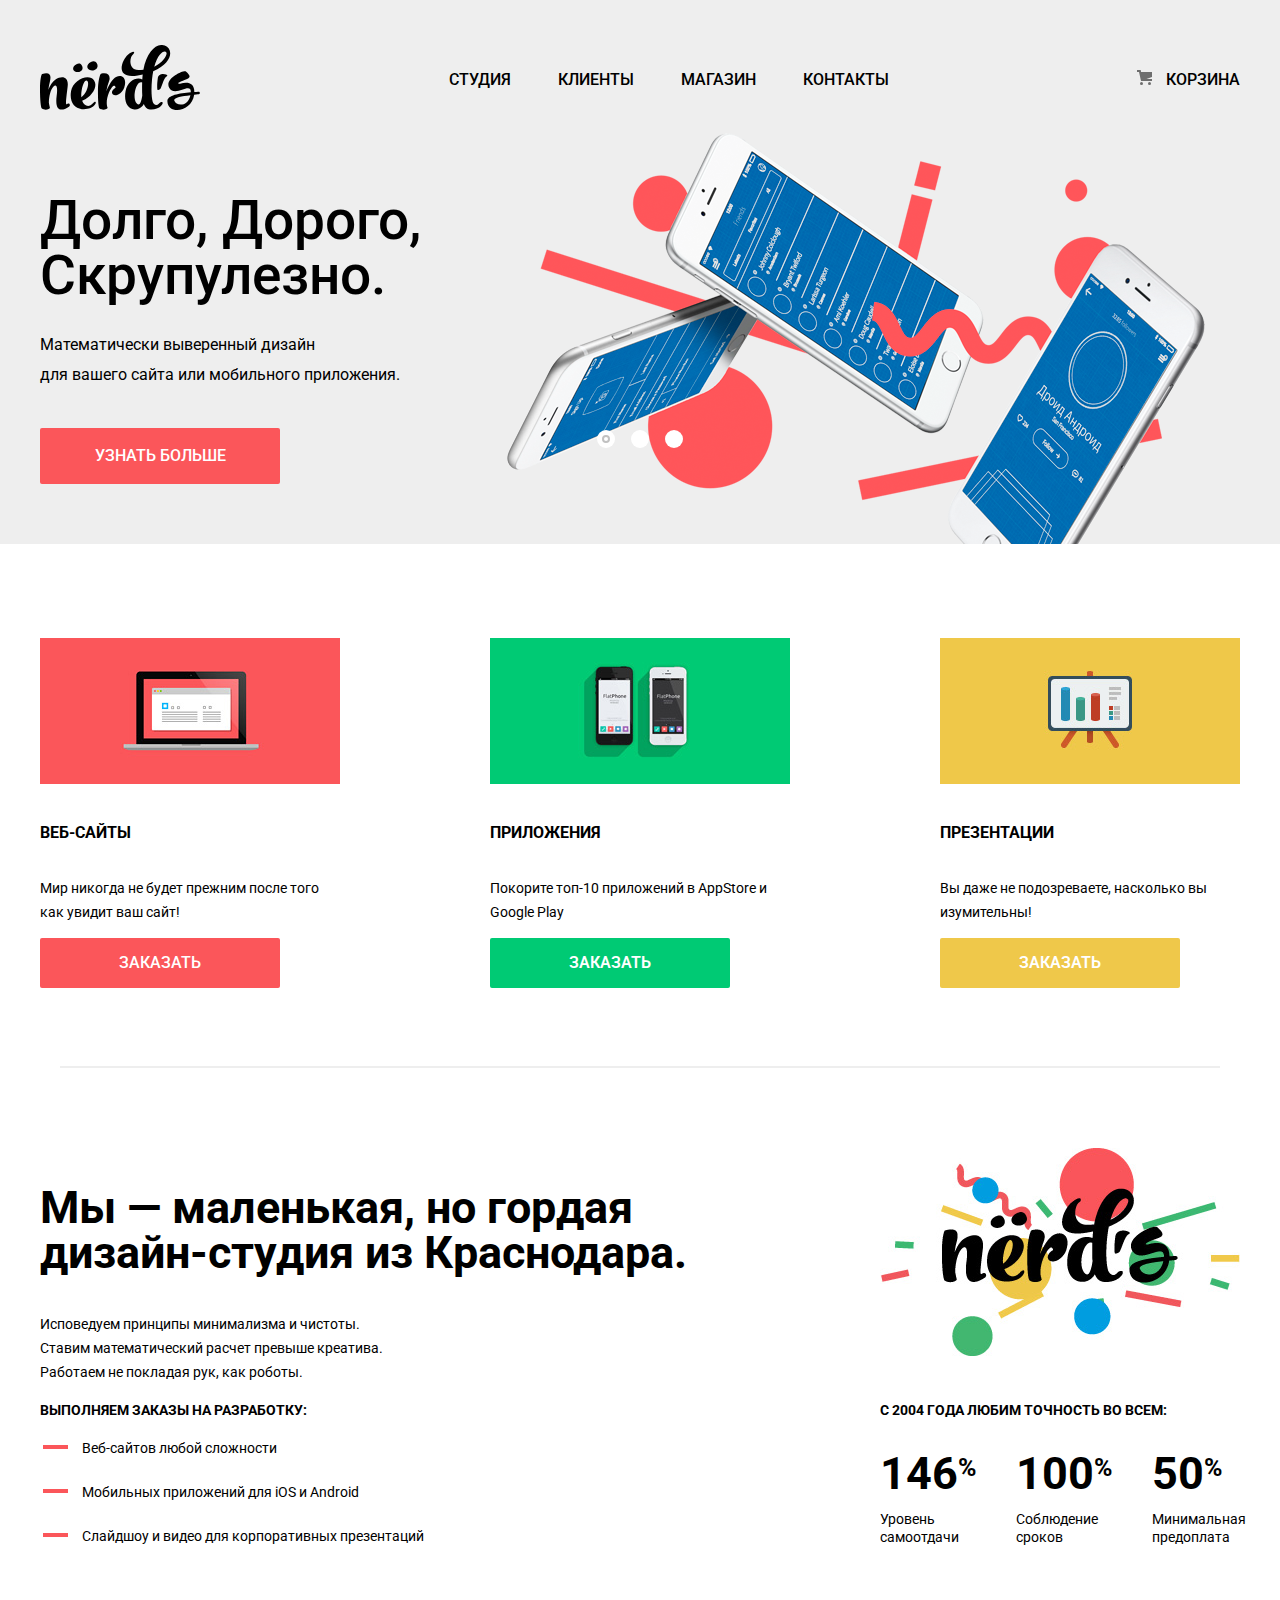
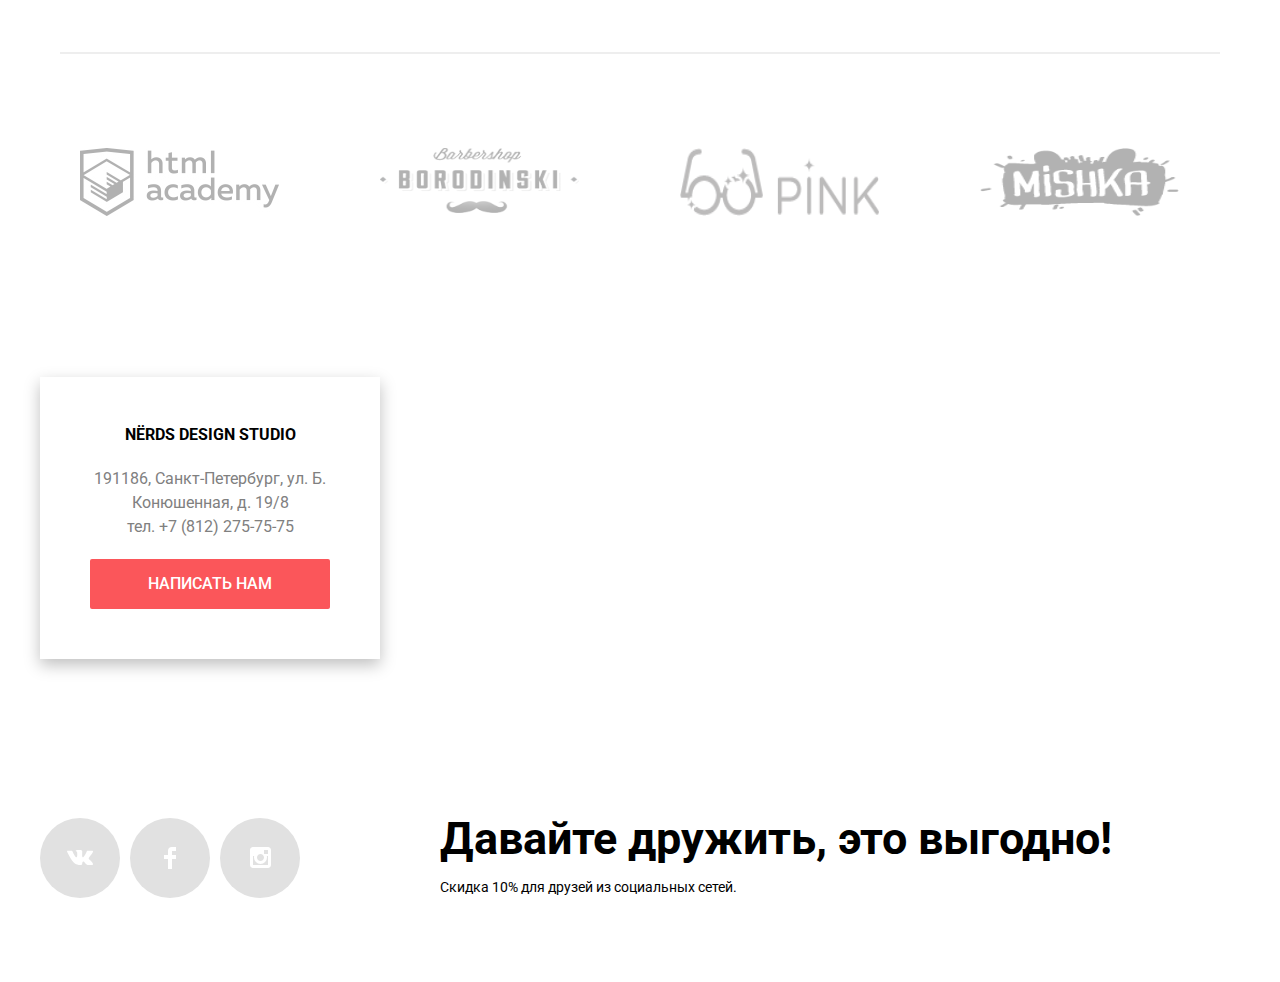
==== index.html @ 28cd8543 "вынес скрипт в отдельный файл, подключил альтернативный шрифт" ====
<!DOCTYPE html>
<html lang="ru">

<head>
    <meta charset="utf-8">
    <title>Главная - Нёрдс</title>
    <link rel="icon" href="img/favicon.png" type="image/jpg">
    <link href="css/normalize.css" rel="stylesheet">
    <link href="css/style.css" rel="stylesheet">
    <link href="https://fonts.googleapis.com/css?family=Roboto:400,500,700&amp;subset=cyrillic" rel="stylesheet">
</head>

<body>
    <!--Шапка сайта-->
    <header class="main-header">
        <nav class="main-navigation container">
            <a class="site-header-logo" href="index.html">
                <img src="./img/nerds-logo.svg" width="160" height="65" alt="Логотип для студии"> </a>
            <ul class="site-navigation">
                <li> <a href="#">Студия</a></li>
                <li> <a href="#">Клиенты</a></li>
                <li> <a href="catalog.html">Магазин</a></li>
                <li> <a href="#">Контакты</a></li>
            </ul>
            <a class="cart-link" href="#">
                <svg class="cart-icon" xmlns="http://www.w3.org/2000/svg" width="15" height="15" viewBox="0 0 15 15">
                    <circle cx="4.5" cy="13.5" r="1.5" />
                    <circle cx="12.5" cy="13.5" r="1.5" />
                    <path d="M15 2H4.07l-.422-2H0v2h2.031l1.985 9H15V9H9.441L15 6.951z" /></svg> Корзина </a>
        </nav>

        <!--Слайдер-->
        <section class="slider">
            <div class="container">
                <h2 class="visually-hidden">Преимущества</h2>
                <input class="visually-hidden" type="radio" id="product-1" name="toggle" checked>
                <input class="visually-hidden" type="radio" id="product-2" name="toggle">
                <input class="visually-hidden" type="radio" id="product-3" name="toggle">
                <div class="slider-controls">
                    <label class="slider-controls-item slider-controls-item--1" for="product-1">Первый</label>
                    <label class="slider-controls-item slider-controls-item--2" for="product-2">Второй</label>
                    <label class="slider-controls-item slider-controls-item--3" for="product-3">Третий</label>
                </div>
                <ul class="slider-list">
                    <li class="slider-item">
                        <h3 class="slider-head">Долго, дорого,<br> скрупулезно.</h3>
                        <p>Математически выверенный дизайн<br> для вашего сайта или мобильного приложения.</p>
                        <a class="slider-item-button button" href="#">Узнать больше</a>
                    </li>
                    <li class="slider-item">
                        <h3 class="slider-head">Любим математику как никто другой</h3>
                        <p>Никакого креатива, только математические формулы для расчета идеальных пропорций.</p>
                        <a class="slider-item-button button" href="#">Узнать больше</a>
                    </li>
                    <li class="slider-item">
                        <h3 class="slider-head">Только ночь,<br> только хардкор</h3>
                        <p>Работать днем, как все? Мы против этого.<br> Ближе к полуночи работа только начинается.</p>
                        <a class="slider-item-button button" href="#">Узнать больше</a>
                    </li>
                </ul>
            </div>
        </section>

    </header>
    <main>
        <div class="container">
            <section class="services">
                <h2 class="visually-hidden">Что мы делаем</h2>
                <ul class="services-list">

                    <li class="services-item">
                        <h3>Веб-сайты</h3>
                        <p class="sevices-picture">
                            <img src="./img/illustration-1.jpg" width="300" height="146" alt="Веб-сайты">
                        </p>
                        <p>Мир никогда не будет прежним
                            после того как увидит ваш сайт!</p>
                        <a href="#" class="button">Заказать</a>
                    </li>
                    <li class="services-item">

                        <h3>Приложения</h3>
                        <p class="sevices-picture">
                            <img src="img/illustration-2.jpg" width="300" height="146" alt="Приложения">
                        </p>
                        <p>Покорите топ-10 приложений в AppStore и Google Play</p>
                        <a href="#" class="button-green">Заказать</a>
                    </li>
                    <li class="services-item">
                        <h3>Презентации</h3>
                        <p class="sevices-picture">
                            <img src="img/illustration-3.jpg" width="300" height="146" alt="Презентации">
                        </p>
                        <p>Вы даже не подозреваете, насколько вы изумительны!</p>
                        <a href="#" class="button-yellow">Заказать</a>
                    </li>
                </ul>
            </section>
            <!--Инфоблок-->
            <section class="info-block">
                <div class="info">
                    <h2>Мы — маленькая, но гордая
                        дизайн-студия из Краснодара. </h2>
                    <p>Исповедуем принципы минимализма и чистоты.<br> Ставим математический расчет превыше креатива.<br> Работаем не покладая рук, как роботы.</p>
                    <b>Выполняем заказы на разработку:</b>
                    <ul class="info-list">
                        <li> Веб-сайтов любой сложности</li>
                        <li> Мобильных приложений для iOS и Android</li>
                        <li> Слайдшоу и видео для корпоративных презентаций</li>
                    </ul>
                </div>
                <div class="info-stats">
                    <h2 class="visually-hidden">Немного о нас</h2>
                    <img src="img/nerds-illustration.png" width="360" height="208" alt="Логотип студии">
                    <b> с 2004 года Любим точность во всем:</b>
                    <ul class="info-digits">
                        <li><b>146<sup>%</sup></b>
                            <p>Уровень самоотдачи</p>
                        </li>
                        <li><b>100<sup>%</sup></b>
                            <p>Соблюдение сроков</p>
                        </li>
                        <li><b>50<sup>%</sup></b>
                            <p>Минимальная предоплата</p>
                        </li>
                    </ul>
                </div>
            </section>
            <!--Клиенты-->
            <section class="clients">
                <h2 class="visually-hidden">Клиенты</h2>
                <div class="clients-list">
                    <ul>
                        <li class="client-logo"><a href="#"><img src="img/1-clients.jpg" width="199" height="68" alt="html-academy"></a></li>
                        <li class="client-logo-hover visually-hidden"><a href="#"><img src="img/1-clients.jpg" width="199" height="68" alt="html-academy"></a></li>
                        <li class="client-logo"><a href="#"><img src="img/2-clients.jpg" width="199" height="68" alt="Borodinskiy"></a></li>
                        <li class="client-logo"><a href="#"><img src="img/3-clients.jpg" width="199" height="68" alt="Pink"></a></li>
                        <li class="client-logo"><a href="#"><img src="img/4-clients.jpg" width="199" height="68" alt="Mishka"></a></li>
                    </ul>
                </div>
            </section>
        </div>
        <!--Карта-->
        <section class="map">


            <div class="map-container">
                <div class="adress-on-map">
                    <h3>NЁRDS DESIGN STUDIO</h3>
                    <address>191186, Санкт-Петербург,
                        ул. Б. Конюшенная, д. 19/8<br>
                        тел. +7 (812) 275-75-75</address>
                    <a href="" class="modal-button">Написать нам</a>
                </div>
            </div>
            <h2 class="visually-hidden">Как до нас добраться?</h2>
            <iframe src="https://www.google.com/maps/embed?pb=!1m18!1m12!1m3!1d1998.6037999040354!2d30.322010416394033!3d59.938716271971415!2m3!1f0!2f0!3f0!3m2!1i1024!2i768!4f13.1!3m3!1m2!1s0x4696310fca5ba729%3A0xea9c53d4493c879f!2sBolshaya+Konyushennaya+ul.%2C+19%2C+Sankt-Peterburg%2C+Russia%2C+191186!5e0!3m2!1sen!2s!4v1441888483426"  allowfullscreen></iframe>
        </section>
    </main>
    <!--Футер-->
    <footer class="main-footer container">
        <ul class="footer-social">
            <li>
                <a class="social-button" href="#">
                    <svg class="social-icon" xmlns="http://www.w3.org/2000/svg" width="26" height="15" viewBox="0 0 26 15">
                        <path d="M16.138 11.51c.956-.309 2.18 2.04 3.483 2.939.978.681 1.727.534 1.727.534l3.473-.05s1.815-.112.957-1.554c-.071-.12-.503-1.069-2.585-3.022-2.177-2.043-1.882-1.712.739-5.244 1.597-2.153 2.236-3.468 2.036-4.028-.192-.539-1.365-.399-1.365-.399L20.69.713c-.381.001-.704.119-.851.515-.003.004-.621 1.666-1.445 3.079-1.741 2.989-2.436 3.148-2.724 2.961-.661-.433-.494-1.737-.494-2.664 0-2.897.432-4.105-.846-4.417-.427-.104-.739-.172-1.828-.182-1.392-.021-2.574 0-3.244.329-.445.223-.786.712-.579.74.26.035.843.16 1.155.586.401.552.389 1.789.389 1.789s.229 3.411-.54 3.834c-.528.29-1.25-.302-2.803-3.016-.793-1.388-1.392-2.922-1.392-2.922s-.116-.285-.326-.441c-.25-.185-.6-.244-.6-.244L.848.684S.29.7.085.946c-.182.218-.015.668-.015.668s2.909 6.881 6.203 10.347c3.02 3.182 6.452 2.971 6.452 2.971h1.555s.469-.054.709-.312c.224-.24.214-.691.214-.691s-.031-2.109.935-2.419z" /></svg>
                    <span class="visually-hidden">Вконтакте</span>
                </a>
            </li>
            <li>
                <a class="social-button" href="#">
                    <svg class="social-icon" xmlns="http://www.w3.org/2000/svg" width="12" height="22" viewBox="0 0 12 22">
                        <path d="M12 4V0H8a4 4 0 0 0-4 4v4H0v4h4v10h4V12h4V8H8V4h4z" />
                    </svg>
                    <span class="visually-hidden">Фейстбук</span>
                </a>
            </li>
            <li>
                <a class="social-button" href="#">
                    <svg class="social-icon" xmlns="http://www.w3.org/2000/svg" width="21" height="21" viewBox="0 0 21 21">
                        <path d="M18 0H3C1.35 0 0 1.35 0 3v15c0 1.65 1.35 3 3 3h15c1.65 0 3-1.35 3-3V3c0-1.65-1.35-3-3-3zm-7.5 7c1.93 0 3.5 1.57 3.5 3.5S12.43 14 10.5 14 7 12.43 7 10.5 8.57 7 10.5 7zM18 18H3V9h1.181A6.504 6.504 0 0 0 4 10.5a6.5 6.5 0 1 0 13 0 6.45 6.45 0 0 0-.181-1.5H18v9zm0-11h-4V3h4v4z" />
                    </svg>
                    <span class="visually-hidden">Инстаграм</span>
                </a>
            </li>
        </ul>
        <div class="last-text">
            <h2>Давайте дружить, это выгодно!</h2>
            <p>Cкидка 10% для друзей из социальных сетей.</p>
        </div>
    </footer>
    <!--Модальное окно обратной связи-->
    <section class="modal-form">
        <button class="modal-close" type="button"></button>
        <h2>Напишите нам</h2>
        <form action="https://echo.htmlacademy.ru" class="text-form" method="post">
            <div class="half-width-forms">
                <p class="user-info-left">
                    <label for="user-name">Ваше имя:</label>
                    <input id="user-name" type="text" name="user-name" placeholder="Представьтесь, пожалуйста" pattern="[A-Za-zА-Яа-я]{3,30}">
                </p>
                <p class="user-info-right">
                    <label for="user-email">Ваше e-mail:</label>
                    <input id="user-email" type="email" name="user-email" placeholder="Для отправки ответа" required>
                </p>
            </div>
            <p class="user-letter">
                <label for="user-text">Текст письма:</label>
                <textarea id="user-text" name="user-text" rows="5" placeholder="В свободной форме"></textarea>
            </p>
            <button class="button" type="submit">Отправить</button>
        </form>
    </section>

    
    
    <script src="/js/script.js"></script>
</body>

</html>
---- css/style.css ----
body {
    margin: 0;
    padding: 0;
    font-family: 'Roboto', "Arial", sans-serif;
    font-size: 14px;
    line-height: 24px;
    font-weight: 400;
    color: black;
}


/*Хедер*/
.main-header {
    padding-top: 45px;
    color: black;
    font-size: 16px;
    line-height: 30px;
    background-color: #eeeeee;
    list-style: none;
}

.main-navigation {
    text-transform: uppercase;
    color: black;
    display: flex;
    justify-content: space-between;
    width: 620px;
    margin: 0;
    align-items: center;
    list-style: none;
}

.main-navigation a:hover {
    color: #e74246;
}

.main-navigation a:active {
    color: grey;

}

.site-navigation {
    position: relative;
    display: flex;
    justify-content: space-between;
    width: 440px;
    margin: 0;
    padding: 0;
    align-items: center;

    list-style: none;
}

.main-navigation a,
.cart-navigation a {
    font-weight: 500;
    color: black;
}

.site-navigation li {
    position: relative;
}

.site-navigation .active::after {
    content: "";
    position: absolute;
    bottom: -2px;
    left: 0;
    right: 0;
    display: block;
    width: 100%;
    height: 2px;
    background-color: #fb565a;
}

.site-header-logo {
    order: 0;
    width: 160px;
    height: 70px;
}

.site-header-logo:active {

    opacity: 0.3;
}

.cart-navigation {
    display: flex;

    justify-content: space-between;
    width: 120px;
}

.cart-icon {
    padding-right: 10px;
    fill: #6e6e6e;
}

.main-navigation-wrapper {
    width: 100%;
    display: flex;
    justify-content: space-between;
    width: 440px;
    margin: 0;
    padding: 0;
    align-items: center;
    list-style: none;
}


/*лишки, скрытие, заголовки и тд */
.container {
    width: 1200px;
    margin: 0 auto;
    padding: 0 10px;
}
.visually-hidden:not(:focus):not(:active),
input[type="checkbox"].visually-hidden,
input[type="radio"].visually-hidden {
    position: absolute;

    width: 1px;
    height: 1px;
    margin: -1px;
    border: 0;
    padding: 0;

    white-space: nowrap;

    clip-path: inset(100%);
    clip: rect(0 0 0 0);
    overflow: hidden;
}

li {
    list-style: none;
}

a {
    text-decoration: none;
}

.info {
    width: 760px;
}

.info-list li:before {
    content: "";
    display: inline-block;
    width: 25px;
    height: 4px;
    background-color: #fb565a;
    margin: 0 11px 4px -37px;
}

.info-list li {
    margin-bottom: 20px
}

h1 {
    color: black;
    font-size: 55px;
    font-weight: 500;
    text-transform: none;
}

h2 {
    font-size: 45px;
    line-height: 45px;
}

h3 {
    text-transform: uppercase;
}

.legend {
    text-transform: uppercase;
}

fieldset {
    border: none;
}

.clients-list ul {
    display: flex;
    justify-content: space-between;
    padding-top: 80px;
    padding-bottom: 70px;
    background-position: bottom, 0, 0;
    background-repeat: no-repeat, repeat;
}

.client-logo {
    opacity: 0.3;
    width: 260px;
}

.client-logo:hover {
    opacity: 1;
}

.client-logo:active {
    opacity: 0.1;
}

.shop-page {
    text-align: center;
    padding-top: 115px;
    padding-bottom: 115px;
}

.info b {
    text-transform: uppercase;
}

.items a {
    text-decoration: none;
}



/*Кнопки*/
.button {
    font-family: 'Roboto', sans-serif;
    width: 240px;
    display: block;
    padding: 13px 0;
    font-size: 16px;
    text-transform: uppercase;
    text-align: center;
    text-decoration: none;
    border: none;
    color: white;
    font-weight: 500;
    border-radius: 2px;
    vertical-align: middle;
    text-transform: uppercase;
    background-color: #fb565a;
}

.button:hover,
.button:focus {
    background-color: #e74246;
}

.button:active {
    color: rgba(255, 255, 255, 0.302);
    box-shadow: inset 0px 3px 0px 0px rgba(0, 0, 0, 0.2);
    background-color: #d7373b;
}

.button-green {
    width: 240px;
    display: block;
    padding: 13px 0;
    font-size: 16px;
    font-weight: 600;
    border-radius: 2px;
    text-align: center;
    color: white;
    vertical-align: middle;
    text-transform: uppercase;
    background-color: #00ca74;
    border: none;
}

.button-green:hover,
.button-green:focus {
    background-color: #00bc6c;
}

.button-green:active {
    color: rgba(255, 255, 255, 0.302);
    box-shadow: inset 0px 3px 0px 0px rgba(0, 0, 0, 0.2);
    background-color: #00aa62;
}

.button-yellow {
    width: 240px;
    display: block;
    padding: 13px 0;
    font-size: 16px;
    font-weight: 600;
    border-radius: 2px;
    text-align: center;
    color: white;
    vertical-align: middle;
    text-transform: uppercase;
    background-color: #efc84a;
    border: none;
}

.button-yellow:hover,
.button-yellow:focus {
    background-color: #eab534;
}

.button-yellow:active {
    color: rgba(255, 255, 255, 0.302);
    box-shadow: inset 0px 3px 0px 0px rgba(0, 0, 0, 0.2);
    background-color: #e5a722;
}

.button-grey {
    color: black;
    font-weight: 600;
    font-size: 16px;
    padding: 19px 89px 19px 89px;
    margin: 0px;
    border-radius: 2px;
    text-align: center;
    vertical-align: middle;
    text-transform: uppercase;
    border-radius: 2px;
    background-color: #eeeeee;
    border: none;
}

.button-grey:hover,
.button-grey:focus {
    background-color: #dfdfdf;
    outline: none;
}

.button-grey:active {
    color: rgba(0, 0, 0, 0.302);
    box-shadow: inset 0px 3px 0px 0px rgba(0, 0, 0, 0.2);
    background-color: #d5d5d5;
}


/*Сервисы*/
.services {
    background-image:
        url("../img/divider.png");
    background-position: bottom, 0, 0;
    background-repeat: no-repeat, repeat;
}

.services-list {
    display: flex;
    flex-wrap: wrap;
    justify-content: space-between;
    margin: 0;
    padding: 80px 0px;
    list-style: none;
}

.services-item {
    width: 300px;
    display: flex;
    flex-direction: column;
}

.sevices-picture {
    order: -1;
}


/*Каталог*/
.catalog-columns {
    display: flex;
    justify-content: space-between;
}

.catalog-list {
    display: flex;
    justify-content: space-between;
    flex-wrap: wrap;
    padding: 0;
    list-style: none;
}

.catalog {
    width: 760px;
    display: flex;
    justify-content: space-between;
}

.catalog-item-title a {
    color: black;
}


/*Карточка*/
.card-style {
    width: 360px;
    height: 576px;
    background-color: white;
    border: 1px solid #eeeeee;
    border-top: 0px;

}

.catalog-item {
    width: 362px;
    height: 576px;
    padding-top: 40px;
    background-color: #eeeeee;
    border-radius: 6px;
    margin-bottom: 40px;
    position: relative;
}

.catalog-item:hover {
    background-color: #4d4d4d;
    border-top: 0px;
    box-shadow: 0 6px 15px 0 rgba(0, 1, 1, 0.25);
}

.item-info {
    opacity: 0;
    width: 360px;
    z-index: 100;
    bottom: -1px;
    position: absolute;
}

.catalog-item:hover .item-info {
    opacity: 1;
    width: 362px;
    z-index: 1001;
    padding: 20px 60px 50px 60px;
    text-align: center;
    position: absolute;
    background-color: #eeeeee;
    box-sizing: border-box;

}
.catalog-item-text{
      text-transform: none;
    color:#666666;
}

.catalog-item::after {
    content: "";
    position: absolute;
    left: 30px;
    top: 12px;
    display: inline-block;
    width: 5px;
    height: 5px;
    padding: 5px;
    background-color: white;
    border-radius: 50%;
    position: absolute;

    display: block;
    width: 5px;
    height: 5px;
    background-color: #fff;
    content: "";
    box-shadow:
        -20px 0 0 #fff,
        20px 0 0 #fff;
}


/*Сайдбар*/
.filter fieldset:first-child {
    margin-bottom: 35px;
}

.filter legend {
    margin-bottom: 26px;
    font-size: 24px;
    line-height: 30px;
}

.filter ul {
    padding: 0;
    margin: 0;

    list-style: none;
    line-height: 18px;
}

.filter-option {
    margin-bottom: 19px;
    margin-top: 20px;
    padding-left: 0px;
}

.filter-option legend {
    font-weight: 700;
    font-size: 18px;
    text-transform: uppercase;
}

.filter-option label {
    opacity: 0.7;
    position: relative;
    display: block;
    cursor: pointer;
    user-select: none;
}

.filter-option label:hover {
    font-weight: 700;
    opacity: 1;
}

.filter-input:hover + label,
.filter-input:focus + label {
    color: #4d4d4d;
}

.filter-input-checkbox + label::before {
    content: "";
    position: absolute;

    top: 1px;
    left: -44px;

    width: 27px;
    height: 23px;

    background-image: url("../img/checkbox-off.svg");
    background-repeat: no-repeat;
    background-position: 0 0;
}

.filter-input-checkbox:checked + label::after {
    content: "";
    position: absolute;
    top: 1px;
    left: -44px;
    width: 27px;
    height: 23px;
    background-image: url("../img/checkbox-on.svg");
    background-repeat: no-repeat;
    background-position: 0 0;
}

.filter-input-radio + label::before {
    content: "";
    position: absolute;
    left: -42px;
    top: -1px;
    border: 2px solid #4d4d4d;
    border-radius: 50%;
    width: 21px;
    height: 21px;
    background-repeat: no-repeat;
}

.filter-input:disabled + label {
    color: #000000;
    opacity: 0.1;
}

.filter-input-radio:checked + label::after {
    content: "";
    position: absolute;
    top: 4px;
    left: -37px;
    width: 15px;
    height: 15px;
    border-radius: 50%;
    background-color: #4d4d4d;
    background-repeat: no-repeat;
}


/*футер*/
.main-footer {
    display: flex;
    margin-top: 45px;
    margin-bottom: 45px;
}



/*Соц.сети*/
.footer-social {
    width: 260px;
    display: flex;
    padding: 25px 0;
}

.social-button {
    display: flex;
    justify-content: space-between;
    width: 80px;
    height: 80px;
    margin-right: 10px;
    background: #e1e1e1;
    border-radius: 50%;
    justify-content: center;
    align-items: center;
}

.social-icon {
    fill: white;
}

.social-button:hover {
    background: #e74246;
}

.social-button:active {
    background: #d7373b;
}

.last-text {
    width: 760px;
    margin-left: 140px;
    padding: 0;
}
.last-text h2{
margin-bottom: 0px;

}

/*Модальное окно*/
.modal-button {
    font-family: 'Roboto', sans-serif;
    width: 240px;
    display: block;
    padding: 13px 0;
    font-size: 16px;
    text-transform: uppercase;
    text-align: center;
    text-decoration: none;
    border: none;
    color: white;
    font-weight: 500;
    border-radius: 2px;
    vertical-align: middle;
    text-transform: uppercase;
    background-color: #fb565a;
}

.modal-button:hover,
.modal-button:focus {
    background-color: #e74246;
}

.modal-button:active {
    color: rgba(255, 255, 255, 0.302);
    box-shadow: inset 0px 3px 0px 0px rgba(0, 0, 0, 0.2);
    background-color: #d7373b;
}

.modal-form {
    display: none;
    box-sizing: border-box;
    width: 960px;
    z-index: 500;
    color: black;
    position: fixed;
    left: 50%;
    top: 120px;
    margin-left: -480px;
    padding-left: 80px;
    padding-right: 80px;
    padding-top: 30px;
    padding-bottom: 50px;
    background-color: white;
    box-shadow: 0px 20px 40px rgba(0, 1, 1, .5)
}

.modal-show {
    display: block;

    animation: bounce 0.6s;
}

.half-width-forms {
    width: 535px;
    display: flex;
    justify-content: space-between;
}

.text-form input[type="text"],
.text-form input[type="email"] {
    outline: 0;
    display: inline;
    box-sizing: border-box;
    width: 360px;
    font-weight: 100;
    color: #000000;
}

.user-info-left,
.user-info-right,
.user-letter {
    font-weight: 700;
    width: 100px
}

.user-info-left input {
    font-family: 'Roboto', sans-serif;
    box-sizing: border-box;
    width: 360px;
    font-size: 14px;
    line-height: 18px;
    padding: 10px 15px;
    border: 2px solid #d7dcde;
    border-radius: 4px;
}

.user-info-right input {

    width: 360px;
    font-family: 'Roboto', sans-serif;
    box-sizing: border-box;

    font-size: 14px;
    line-height: 18px;
    padding: 10px 15px;
    border: 2px solid #d7dcde;
    border-radius: 4px;
}

.user-letter textarea {
    font-family: 'Roboto', sans-serif;
    font-size: 14px;
    line-height: 18px;
    outline: 0;
    padding: 10px 15px;
    border: 2px solid #d7dcde;
    border-radius: 4px;
    width: 760px;
    margin-bottom: 48px;
    resize: none;

}

.user-info-left input:hover,
.user-info-right input:hover,
.user-letter textarea:hover {
    border: 2px solid #b4b9bb;

}

.user-info-left input:focus,
.user-info-right input:focus,
.user-letter textarea:focus {
    border: 2px solid black;
}

.text-form input[type="email"]:invalid:not(:focus):not(:placeholder-shown),
.text-form input[type="text"]:invalid:not(:focus):not(:placeholder-shown) {
    border: 2px solid red;


}

.modal-close {
    background-color: transparent;
    width: 50px;
    height: 50px;
    opacity: 0.5;
    font-size: 0;
    outline: 0;

    border: 0;
    cursor: pointer;
    position: absolute;
    top: 30px;
    right: 70px;

    cursor: pointer;
}

.modal-close:hover {
    outline: 0;
    opacity: 1;
}

.modal-close:active {
    outline: 0;
    opacity: 0.3
}

.modal-close::before,
.modal-close::after {
    content: "";

    position: absolute;
    width: 25px;
    height: 5px;
    background-color: red;
    top: 30px;
    left: 10px;
}

.modal-close::before {
    transform: rotate(45deg);
}

.modal-close::after {
    transform: rotate(-45deg);
}



/*Effects*/
@keyframes bounce {
    0% {
        transform: translateY(-2000px);
    }

    70% {
        transform: translateY(30px);
    }

    90% {
        transform: translateY(-10px);
    }

    100% {
        transform: translateY(0);
    }
}

@keyframes shake {

    0%,
    100% {
        transform: translateX(0);
    }

    10%,
    30%,
    50%,
    70%,
    90% {
        transform: translateX(-10px);
    }

    20%,
    40%,
    60%,
    80% {
        transform: translateX(10px);
    }
}



/*Слайдер*/
.slider {
  position: relative;
  background-color: #eeeeee;
}

.slider-controls {
  position: absolute;
  left: 50%;
  bottom: 104px;
  z-index: 100;
  
  width: 160px;
  height: 18px;

  text-align: center;
  font-size: 0;
  transform: translateX(-50%);
}

.slider-controls label {
  position: relative;
  
  display: inline-block;
  width: 18px;
  height: 18px;
  padding: 8px;
  
  border-radius: 50%;
  cursor: pointer;
}

.slider-controls label::after {
  content: "";
  
  position: absolute;
  top: 8px;
  left: 8px;
  z-index: 1;
  
  width: 18px;
  height: 18px;
  
  background: #ffffff;
  
  border-radius: 50%;
}

.slider-list {
  margin: 0;
  padding: 0;
  
  list-style: none;
}

.slider-item {
  display: none;
  padding: 78px 0 60px 0;
}

.slider-item:nth-child(1) {
  background-image: url("../img/slide1.png");
  background-repeat: no-repeat;
  background-position: 93% 18px;
}

.slider-item:nth-child(2) {
  background-image: url("../img/slide2.png");
  background-repeat: no-repeat;
  background-position: 100% 0;
}

.slider-item:nth-child(3) {
  background-image: url("../img/slide3.png");
  background-repeat: no-repeat;
  background-position: 100% 20px;
}

#product-1:checked ~ .slider-list .slider-item:nth-child(1) {
  display: block;
}

#product-2:checked ~ .slider-list .slider-item:nth-child(2) {
  display: block;
}

#product-3:checked ~ .slider-list .slider-item:nth-child(3) {
  display: block;
}

#product-1:checked ~ .slider-controls .slider-controls-item--1::before,
#product-2:checked ~ .slider-controls .slider-controls-item--2::before,
#product-3:checked ~ .slider-controls .slider-controls-item--3::before {
  content: "";
  position: absolute;
  left: 50%;
  top: 50%;
  z-index: 2;
  width: 4px;
  height: 4px;
  margin: -4px;
  background-color: inherit;
  border: 2px solid #c1c1c1;
  border-radius: 50%;
}

.slider-item h3 {
  max-width: 600px;
  margin: 0;
  margin-bottom: 27px;
  
  font-size: 55px;
  line-height: 55px;
  font-weight: 500;
}

.slider-item p {
  max-width: 430px;
  margin: 0;
  margin-bottom: 38px;
}
.slider-head{
    text-transform:capitalize;}


/*Инфо-блок*/
.info-block {
    display: flex;
    justify-content: space-between;
    padding-bottom: 80px;
    padding-top: 80px;
    background-image:
        url("../img/divider.png");
    background-position: bottom, 0, 0;
    background-repeat: no-repeat, repeat;
}

.info-block img {
    margin-bottom: 35px;
}

.info-block b {
    text-transform: uppercase;
}

.info-digits {
    margin-top: 40px;
    display: flex;
    padding: 0;
}

.info-digits li {
    width: 110px;
    padding-right: 40px;
}

.info-digits b {
    font-size: 45px;
}

.info-digits sup {
    font-size: 25px;
}

.info-digits p {
    line-height: 18px;

}

.info-stats {
    width: 360px;
}





/*Сложный фильтр*/

.filter-item {
    margin: 0;
    padding: 0;
    border: none;
}

.range-filter {
    width: 260px;
    margin-top: 30px;
}

.filter-item legend {
    font-size: 18px;
    line-height: 24px;
    text-transform: uppercase;
    font-weight: 700;
}

.range-controls {
    position: relative;

    height: 41px;
    margin-bottom: 15px;
    padding-top: 39px;
    padding-right: 20px;
    padding-left: 20px;

    background-color: #f1f1f1;

    border-radius: 5px;
}

.range-controls .scale {
    height: 2px;

    background: #d7dcde;
}

.range-controls .bar {
    width: 70%;
    height: 2px;

    background: #00ca74;
}

.range-controls .toggle {
    position: absolute;
    top: 31px;
    left: 0;

    width: 4px;
    height: 4px;
    padding: 0;

    border: 8px solid #ffffff;
    background-color: #ababab;
    box-shadow: 0 2px 1px 0 #cfcfcf;
    border-radius: 50%;
    cursor: pointer;
}

.range-controls .toggle-min {
    left: 50px;
}

.range-controls .toggle-max {
    left: 110px;
}

.price-controls {
    font-size: 0;
}

.price-controls label {
    display: inline-block;
    width: 50%;

    font-size: 16px;
    text-transform: uppercase;
}

.price-controls input {
    width: 60px;
    padding: 8px 10px;
    margin-left: 10px;

    font-family: 'Roboto', sans-serif;
    font-size: 16px;
    text-align: center;
    color: #283136;

    border: none;
    border-radius: 5px;
    background: #f1f1f1;
}

.max-price {
    text-align: right;
}



/*Пагинация*/
.pagination-list {
    color: black;
    display: flex;
    margin-bottom: 50px;
    padding-left: 0;
    font-weight: 700;
    
}

.pagination-item a {

    width: 50px;
    height: 50px;
    background-color: #eeeeee;
    margin-right: 15px;
    box-sizing: border-box;
    border-radius: 5px;
    padding: 15px 20px 15px 20px;
}

.pagination-item a {
    vertical-align: middle;
    text-align: center;
    color: black;
}

.pagination-item-current a {
    background-color: white;
    border: 2px solid #eeeeee;
}

.pagination-item a[href]:hover,
.pagination-item a[href]:focus {
    background-color: #dfdfdf;
  
}

.pagination-item a[href]::active {
    color: black;
    box-shadow: inset 0px 3px 0px 0px rgba(0, 0, 0, 0.2);
    background-color: #d5d5d5;
}


/*Карта*/
.map-container {
    width: 1200px;
    position: relative;
    margin: auto;
    padding: 0;
}

.adress-on-map {
    display: block;
    content: "";
    position: absolute;
    left: 0px;
    top: 70px;
    z-index: 3;
    width: 340px;
    text-align: center;

    background-color: white;
    box-sizing: border-box;
    box-shadow: 0 6px 15px 0 rgba(0, 1, 1, 0.25);
    padding: 30px;
}

iframe {
    border: 0;
    width: 100%;
    min-height: 420px;
}

.adress-on-map a {
    margin: 20px;
}

.adress-on-map address {
    font-style: normal;
    margin: 20px;
    color: grey;
    font-size: 16px;
    line-height: 24px;
}



/*Каталог фильтр верхний*/
.catalog-sort {
    display: block;
    text-transform: uppercase;
}

.sort-line {
    display: flex;
    vertical-align: top;
    align-items: baseline;
    justify-content: space-between;
    margin-bottom: 20px;
}

.catalog-sort-option {
    color: grey;
}

.catalog-sort-option:hover {
    color: black;
    font-weight: 700;
}

.sort-line h3 {
    font-size: 18px;
    margin: 0;
    width: 360px;

}

.catalog-arrows {
    display: flex;
    vertical-align: middle;
}

.catalog-arrow-up {
    width: 11px;
    height: 10px;
    fill: #eeeeee;
}

.catalog-arrow-down {
    width: 11px;
    height: 10px;
    fill: #eeeeee;
    padding-right: 10px;
}

.catalog-arrow-up:hover {
    fill: black;

}

.catalog-arrow-down:hover {
    fill: black;
}
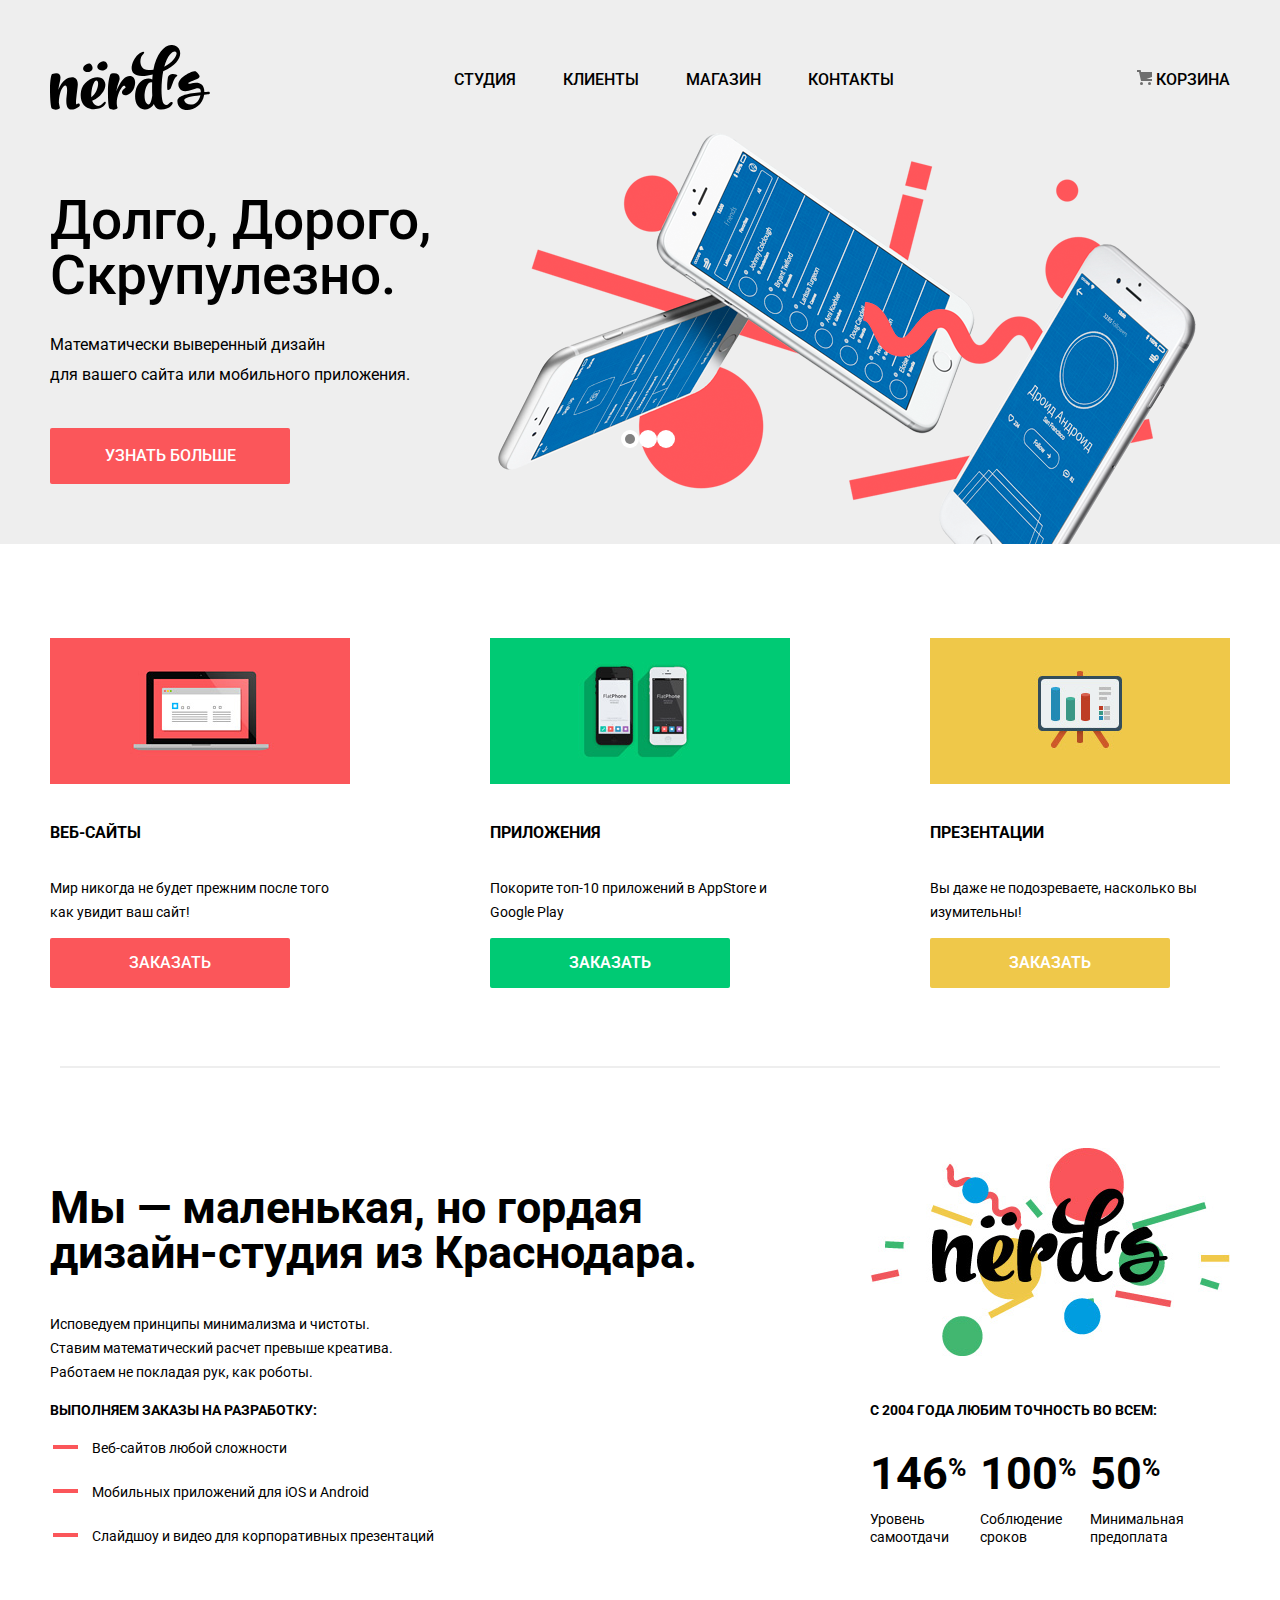
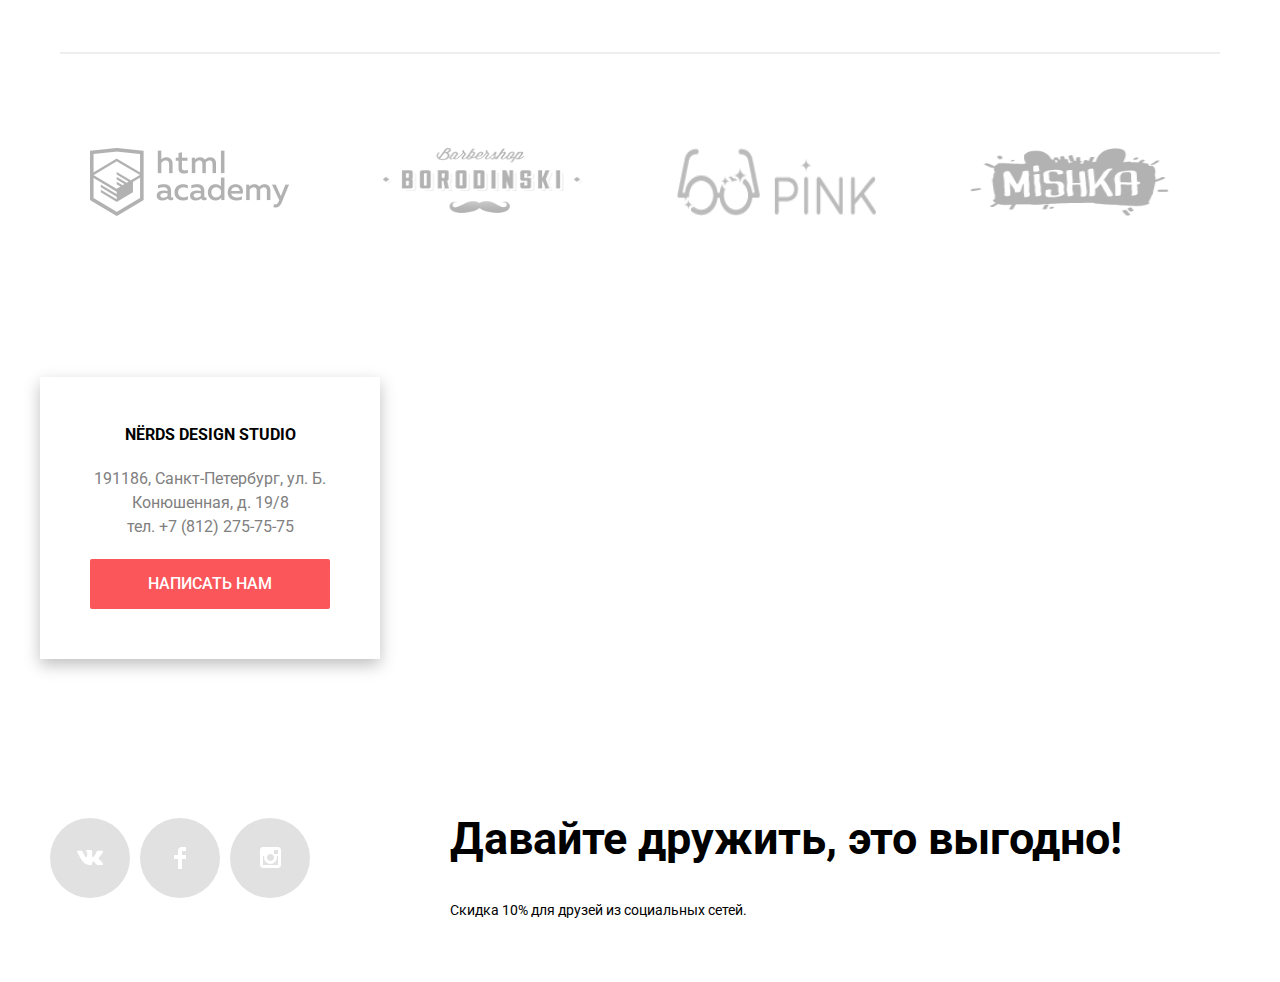
==== commit 4b82f290: "Частичное избавление от глобальных стилей" ====
--- a/index.html
+++ b/index.html
@@ -65,7 +65,7 @@
     <main>
         <div class="container">
             <section class="services">
-                <h2 class="visually-hidden">Что мы делаем</h2>
+                <h1 class="visually-hidden">Что мы делаем</h1>
                 <ul class="services-list">
 
                     <li class="services-item">
--- a/css/style.css
+++ b/css/style.css
@@ -1,13 +1,29 @@
+html { box-sizing: border-box; }
+*, *::before, *::after { box-sizing: inherit; }
+
+html li {
+    list-style: none;
+}
+
+a {
+    text-decoration: none;
+}
+
 body {
     margin: 0;
     padding: 0;
-    font-family: 'Roboto', "Arial", sans-serif;
+    font-family: "Roboto", "Arial", sans-serif;
     font-size: 14px;
     line-height: 24px;
     font-weight: 400;
     color: black;
 }
 
+iframe {
+    border: 0;
+    width: 100%;
+    min-height: 420px;
+}
 
 /*Хедер*/
 .main-header {
@@ -25,7 +41,6 @@
     display: flex;
     justify-content: space-between;
     width: 620px;
-    margin: 0;
     align-items: center;
     list-style: none;
 }
@@ -38,6 +53,8 @@
     color: grey;
 
 }
+
+ 
 
 .site-navigation {
     position: relative;
@@ -84,15 +101,10 @@
     opacity: 0.3;
 }
 
-.cart-navigation {
-    display: flex;
-
-    justify-content: space-between;
-    width: 120px;
-}
+
 
 .cart-icon {
-    padding-right: 10px;
+
     fill: #6e6e6e;
 }
 
@@ -114,6 +126,7 @@
     margin: 0 auto;
     padding: 0 10px;
 }
+
 .visually-hidden:not(:focus):not(:active),
 input[type="checkbox"].visually-hidden,
 input[type="radio"].visually-hidden {
@@ -132,13 +145,6 @@
     overflow: hidden;
 }
 
-li {
-    list-style: none;
-}
-
-a {
-    text-decoration: none;
-}
 
 .info {
     width: 760px;
@@ -157,19 +163,16 @@
     margin-bottom: 20px
 }
 
-h1 {
-    color: black;
-    font-size: 55px;
-    font-weight: 500;
-    text-transform: none;
-}
-
-h2 {
+
+
+
+.info h2,
+.last-text h2 {
     font-size: 45px;
     line-height: 45px;
 }
 
-h3 {
+.services-item h3 {
     text-transform: uppercase;
 }
 
@@ -207,21 +210,20 @@
     text-align: center;
     padding-top: 115px;
     padding-bottom: 115px;
-}
+    font-size: 45px;
+}
+
+
 
 .info b {
     text-transform: uppercase;
-}
-
-.items a {
-    text-decoration: none;
 }
 
 
 
 /*Кнопки*/
 .button {
-    font-family: 'Roboto', sans-serif;
+    font-family: "Roboto", "Arial", sans-serif;
     width: 240px;
     display: block;
     padding: 13px 0;
@@ -369,9 +371,10 @@
     flex-wrap: wrap;
     padding: 0;
     list-style: none;
-}
-
-.catalog {
+
+}
+
+.catalog-list {
     width: 760px;
     display: flex;
     justify-content: space-between;
@@ -389,6 +392,8 @@
     background-color: white;
     border: 1px solid #eeeeee;
     border-top: 0px;
+ 
+    
 
 }
 
@@ -400,6 +405,7 @@
     border-radius: 6px;
     margin-bottom: 40px;
     position: relative;
+    
 }
 
 .catalog-item:hover {
@@ -424,12 +430,12 @@
     text-align: center;
     position: absolute;
     background-color: #eeeeee;
-    box-sizing: border-box;
-
-}
-.catalog-item-text{
-      text-transform: none;
-    color:#666666;
+    
+}
+
+.catalog-item-text {
+    text-transform: none;
+    color: #666666;
 }
 
 .catalog-item::after {
@@ -476,6 +482,7 @@
 }
 
 .filter-option {
+    position: relative;
     margin-bottom: 19px;
     margin-top: 20px;
     padding-left: 0px;
@@ -552,10 +559,10 @@
 .filter-input-radio:checked + label::after {
     content: "";
     position: absolute;
-    top: 4px;
-    left: -37px;
-    width: 15px;
-    height: 15px;
+    top: 3px;
+    left: -38px;
+    width: 13px;
+    height: 13px;
     border-radius: 50%;
     background-color: #4d4d4d;
     background-repeat: no-repeat;
@@ -607,14 +614,10 @@
     margin-left: 140px;
     padding: 0;
 }
-.last-text h2{
-margin-bottom: 0px;
-
-}
 
 /*Модальное окно*/
 .modal-button {
-    font-family: 'Roboto', sans-serif;
+    font-family: "Roboto", "Arial", sans-serif;
     width: 240px;
     display: block;
     padding: 13px 0;
@@ -623,6 +626,7 @@
     text-align: center;
     text-decoration: none;
     border: none;
+    
     color: white;
     font-weight: 500;
     border-radius: 2px;
@@ -644,14 +648,14 @@
 
 .modal-form {
     display: none;
-    box-sizing: border-box;
-    width: 960px;
+   position: relative;
+    width: 920px;
     z-index: 500;
     color: black;
     position: fixed;
     left: 50%;
     top: 120px;
-    margin-left: -480px;
+    margin-left: -460px;
     padding-left: 80px;
     padding-right: 80px;
     padding-top: 30px;
@@ -660,6 +664,10 @@
     box-shadow: 0px 20px 40px rgba(0, 1, 1, .5)
 }
 
+.modal-form h2 {
+    font-size: 45px;
+}
+
 .modal-show {
     display: block;
 
@@ -676,8 +684,8 @@
 .text-form input[type="email"] {
     outline: 0;
     display: inline;
-    box-sizing: border-box;
-    width: 360px;
+   
+    width: 324px;
     font-weight: 100;
     color: #000000;
 }
@@ -686,12 +694,12 @@
 .user-info-right,
 .user-letter {
     font-weight: 700;
-    width: 100px
+    width: 100px;
 }
 
 .user-info-left input {
-    font-family: 'Roboto', sans-serif;
-    box-sizing: border-box;
+    font-family: "Roboto", "Arial", sans-serif;
+    
     width: 360px;
     font-size: 14px;
     line-height: 18px;
@@ -703,9 +711,8 @@
 .user-info-right input {
 
     width: 360px;
-    font-family: 'Roboto', sans-serif;
-    box-sizing: border-box;
-
+    font-family: "Roboto", "Arial", sans-serif;
+   
     font-size: 14px;
     line-height: 18px;
     padding: 10px 15px;
@@ -714,7 +721,7 @@
 }
 
 .user-letter textarea {
-    font-family: 'Roboto', sans-serif;
+    font-family: "Roboto", "Arial", sans-serif;
     font-size: 14px;
     line-height: 18px;
     outline: 0;
@@ -758,8 +765,8 @@
     border: 0;
     cursor: pointer;
     position: absolute;
-    top: 30px;
-    right: 70px;
+    top: 50px;
+    right: 100px;
 
     cursor: pointer;
 }
@@ -842,127 +849,128 @@
 
 /*Слайдер*/
 .slider {
-  position: relative;
-  background-color: #eeeeee;
+    position: relative;
+    background-color: #eeeeee;
 }
 
 .slider-controls {
-  position: absolute;
-  left: 50%;
-  bottom: 104px;
-  z-index: 100;
-  
-  width: 160px;
-  height: 18px;
-
-  text-align: center;
-  font-size: 0;
-  transform: translateX(-50%);
+    position: absolute;
+    left: 50%;
+    bottom: 104px;
+    z-index: 100;
+
+    width: 160px;
+    height: 18px;
+
+    text-align: center;
+    font-size: 0;
+    transform: translateX(-50%);
 }
 
 .slider-controls label {
-  position: relative;
-  
-  display: inline-block;
-  width: 18px;
-  height: 18px;
-  padding: 8px;
-  
-  border-radius: 50%;
-  cursor: pointer;
+    position: relative;
+
+    display: inline-block;
+    width: 18px;
+    height: 18px;
+    padding: 8px;
+
+    border-radius: 50%;
+    cursor: pointer;
 }
 
 .slider-controls label::after {
-  content: "";
-  
-  position: absolute;
-  top: 8px;
-  left: 8px;
-  z-index: 1;
-  
-  width: 18px;
-  height: 18px;
-  
-  background: #ffffff;
-  
-  border-radius: 50%;
+    content: "";
+
+    position: absolute;
+    top: 8px;
+    left: 8px;
+    z-index: 1;
+
+    width: 18px;
+    height: 18px;
+
+    background:#ffffff;
+
+    border-radius: 50%;
 }
 
 .slider-list {
-  margin: 0;
-  padding: 0;
-  
-  list-style: none;
+    margin: 0;
+    padding: 0;
+
+    list-style: none;
 }
 
 .slider-item {
-  display: none;
-  padding: 78px 0 60px 0;
+    display: none;
+    padding: 78px 0 60px 0;
 }
 
 .slider-item:nth-child(1) {
-  background-image: url("../img/slide1.png");
-  background-repeat: no-repeat;
-  background-position: 93% 18px;
+    background-image: url("../img/slide1.png");
+    background-repeat: no-repeat;
+    background-position: 93% 18px;
 }
 
 .slider-item:nth-child(2) {
-  background-image: url("../img/slide2.png");
-  background-repeat: no-repeat;
-  background-position: 100% 0;
+    background-image: url("../img/slide2.png");
+    background-repeat: no-repeat;
+    background-position: 100% 0;
 }
 
 .slider-item:nth-child(3) {
-  background-image: url("../img/slide3.png");
-  background-repeat: no-repeat;
-  background-position: 100% 20px;
+    background-image: url("../img/slide3.png");
+    background-repeat: no-repeat;
+    background-position: 100% 20px;
 }
 
 #product-1:checked ~ .slider-list .slider-item:nth-child(1) {
-  display: block;
+    display: block;
 }
 
 #product-2:checked ~ .slider-list .slider-item:nth-child(2) {
-  display: block;
+    display: block;
 }
 
 #product-3:checked ~ .slider-list .slider-item:nth-child(3) {
-  display: block;
+    display: block;
 }
 
 #product-1:checked ~ .slider-controls .slider-controls-item--1::before,
 #product-2:checked ~ .slider-controls .slider-controls-item--2::before,
 #product-3:checked ~ .slider-controls .slider-controls-item--3::before {
-  content: "";
-  position: absolute;
-  left: 50%;
-  top: 50%;
-  z-index: 2;
-  width: 4px;
-  height: 4px;
-  margin: -4px;
-  background-color: inherit;
-  border: 2px solid #c1c1c1;
-  border-radius: 50%;
+    content: "";
+    position: absolute;
+    left: 12px;
+    top: 12px;
+    z-index: 2;
+    width: 10px;
+    height: 10px;
+
+    background-color: gray;
+    border-radius: 50%;
 }
 
 .slider-item h3 {
-  max-width: 600px;
-  margin: 0;
-  margin-bottom: 27px;
-  
-  font-size: 55px;
-  line-height: 55px;
-  font-weight: 500;
+    max-width: 600px;
+    margin: 0;
+    margin-bottom: 27px;
+
+    font-size: 55px;
+    line-height: 55px;
+    font-weight: 500;
 }
 
 .slider-item p {
-  max-width: 430px;
-  margin: 0;
-  margin-bottom: 38px;
-}
-.slider-head{
-    text-transform:capitalize;}
+    max-width: 430px;
+    margin: 0;
+    margin-bottom: 38px;
+}
+
+.slider-head {
+    text-transform: capitalize;
+}
 
 
 /*Инфо-блок*/
@@ -1027,6 +1035,7 @@
 
 .range-filter {
     width: 260px;
+
     margin-top: 30px;
 }
 
@@ -1039,14 +1048,9 @@
 
 .range-controls {
     position: relative;
-
-    height: 41px;
-    margin-bottom: 15px;
-    padding-top: 39px;
-    padding-right: 20px;
-    padding-left: 20px;
-
-    background-color: #f1f1f1;
+padding: 30px 30px 30px 20px;
+margin-bottom: 20px;
+    background-color: #eeeeee;
 
     border-radius: 5px;
 }
@@ -1058,7 +1062,7 @@
 }
 
 .range-controls .bar {
-    width: 70%;
+    width: 65%;
     height: 2px;
 
     background: #00ca74;
@@ -1066,7 +1070,7 @@
 
 .range-controls .toggle {
     position: absolute;
-    top: 31px;
+    top: 23px;
     left: 0;
 
     width: 4px;
@@ -1105,7 +1109,7 @@
     padding: 8px 10px;
     margin-left: 10px;
 
-    font-family: 'Roboto', sans-serif;
+    font-family: "Roboto", "Arial", sans-serif;
     font-size: 16px;
     text-align: center;
     color: #283136;
@@ -1126,9 +1130,10 @@
     color: black;
     display: flex;
     margin-bottom: 50px;
+    margin-top: 50px;
     padding-left: 0;
     font-weight: 700;
-    
+
 }
 
 .pagination-item a {
@@ -1137,7 +1142,7 @@
     height: 50px;
     background-color: #eeeeee;
     margin-right: 15px;
-    box-sizing: border-box;
+  
     border-radius: 5px;
     padding: 15px 20px 15px 20px;
 }
@@ -1156,7 +1161,7 @@
 .pagination-item a[href]:hover,
 .pagination-item a[href]:focus {
     background-color: #dfdfdf;
-  
+
 }
 
 .pagination-item a[href]::active {
@@ -1185,16 +1190,12 @@
     text-align: center;
 
     background-color: white;
-    box-sizing: border-box;
+   
     box-shadow: 0 6px 15px 0 rgba(0, 1, 1, 0.25);
     padding: 30px;
 }
 
-iframe {
-    border: 0;
-    width: 100%;
-    min-height: 420px;
-}
+
 
 .adress-on-map a {
     margin: 20px;
@@ -1211,7 +1212,7 @@
 
 
 /*Каталог фильтр верхний*/
-.catalog-sort {
+.catalog {
     display: block;
     text-transform: uppercase;
 }
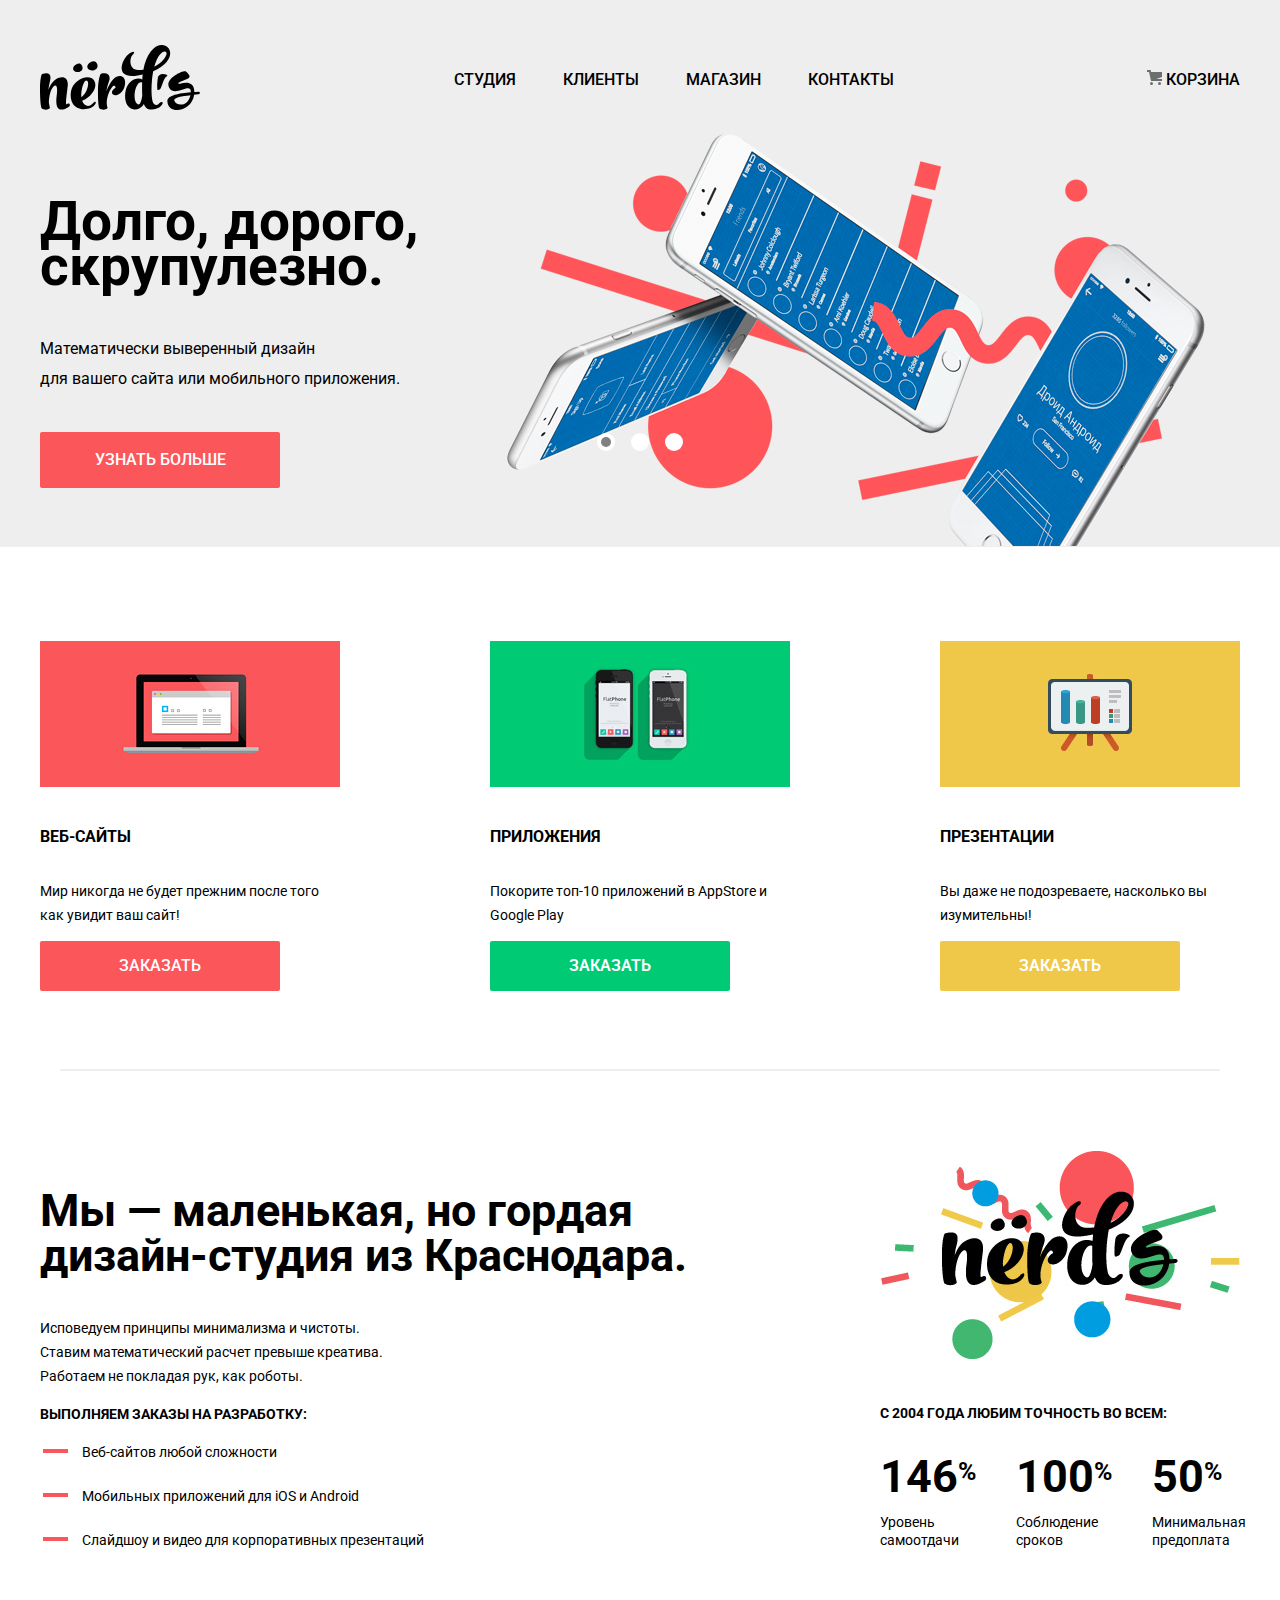
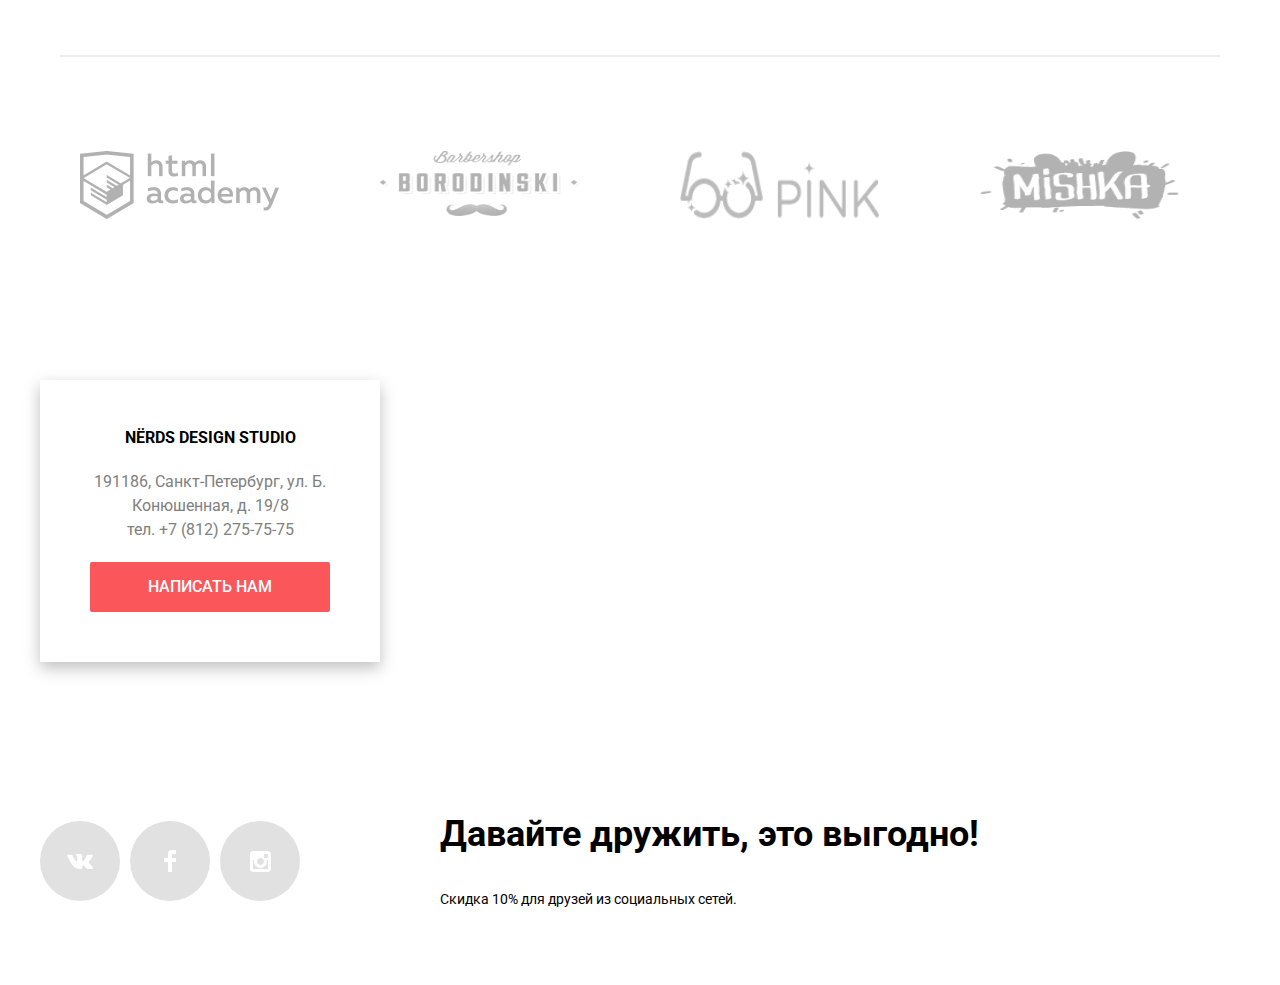
==== commit 584253fd: "избавился от глобальных стилей и исправил ошибки, связанные с этим." ====
--- a/index.html
+++ b/index.html
@@ -43,17 +43,17 @@
                 </div>
                 <ul class="slider-list">
                     <li class="slider-item">
-                        <h3 class="slider-head">Долго, дорого,<br> скрупулезно.</h3>
+                        <h2 class="slider-head">Долго, дорого,<br> скрупулезно.</h2>
                         <p>Математически выверенный дизайн<br> для вашего сайта или мобильного приложения.</p>
                         <a class="slider-item-button button" href="#">Узнать больше</a>
                     </li>
                     <li class="slider-item">
-                        <h3 class="slider-head">Любим математику как никто другой</h3>
+                        <h2 class="slider-head">Любим математику <br>как никто другой</h2>
                         <p>Никакого креатива, только математические формулы для расчета идеальных пропорций.</p>
                         <a class="slider-item-button button" href="#">Узнать больше</a>
                     </li>
                     <li class="slider-item">
-                        <h3 class="slider-head">Только ночь,<br> только хардкор</h3>
+                        <h2 class="slider-head">Только ночь,<br> только хардкор</h2>
                         <p>Работать днем, как все? Мы против этого.<br> Ближе к полуночи работа только начинается.</p>
                         <a class="slider-item-button button" href="#">Узнать больше</a>
                     </li>
@@ -212,9 +212,7 @@
         </form>
     </section>
 
-    
-    
-    <script src="/js/script.js"></script>
+    <script src="js/script.js"></script>
 </body>
 
 </html>
--- a/css/style.css
+++ b/css/style.css
@@ -1,14 +1,3 @@
-html { box-sizing: border-box; }
-*, *::before, *::after { box-sizing: inherit; }
-
-html li {
-    list-style: none;
-}
-
-a {
-    text-decoration: none;
-}
-
 body {
     margin: 0;
     padding: 0;
@@ -19,6 +8,17 @@
     color: black;
 }
 
+.container {
+    width: 1200px;
+    margin: 0 auto;
+    padding: 0 10px;
+}
+a {
+    text-decoration: none;
+}
+
+
+
 iframe {
     border: 0;
     width: 100%;
@@ -40,7 +40,6 @@
     color: black;
     display: flex;
     justify-content: space-between;
-    width: 620px;
     align-items: center;
     list-style: none;
 }
@@ -51,10 +50,7 @@
 
 .main-navigation a:active {
     color: grey;
-
-}
-
- 
+}
 
 .site-navigation {
     position: relative;
@@ -64,7 +60,6 @@
     margin: 0;
     padding: 0;
     align-items: center;
-
     list-style: none;
 }
 
@@ -121,11 +116,7 @@
 
 
 /*лишки, скрытие, заголовки и тд */
-.container {
-    width: 1200px;
-    margin: 0 auto;
-    padding: 0 10px;
-}
+
 
 .visually-hidden:not(:focus):not(:active),
 input[type="checkbox"].visually-hidden,
@@ -163,15 +154,20 @@
     margin-bottom: 20px
 }
 
-
-
-
-.info h2,
 .last-text h2 {
-    font-size: 45px;
+    font-size: 36px;
+    line-height: 45px;}
+
+.slider-list h2,
+.modal-form h2 {
+    font-size: 55px;
     line-height: 45px;
 }
 
+.info h2{
+font-size: 45px;    
+        line-height: 45px;
+}
 .services-item h3 {
     text-transform: uppercase;
 }
@@ -366,20 +362,14 @@
 }
 
 .catalog-list {
-    display: flex;
-    justify-content: space-between;
+     width: 760px;
     flex-wrap: wrap;
     padding: 0;
     list-style: none;
-
-}
-
-.catalog-list {
-    width: 760px;
     display: flex;
     justify-content: space-between;
-}
-
+
+}
 .catalog-item-title a {
     color: black;
 }
@@ -426,9 +416,10 @@
     opacity: 1;
     width: 362px;
     z-index: 1001;
-    padding: 20px 60px 50px 60px;
+    padding: 30px 60px 50px 60px;
     text-align: center;
     position: absolute;
+    box-sizing: border-box;
     background-color: #eeeeee;
     
 }
@@ -559,10 +550,10 @@
 .filter-input-radio:checked + label::after {
     content: "";
     position: absolute;
-    top: 3px;
-    left: -38px;
-    width: 13px;
-    height: 13px;
+    top: 4px;
+    left: -37px;
+    width: 15px;
+    height: 15px;
     border-radius: 50%;
     background-color: #4d4d4d;
     background-repeat: no-repeat;
@@ -583,6 +574,14 @@
     width: 260px;
     display: flex;
     padding: 25px 0;
+}
+.info-list li,
+.filter-option li,
+.pagination-list li,
+.info-digits li,
+.clients li,
+.footer-social li {
+    list-style: none;
 }
 
 .social-button {
@@ -647,15 +646,16 @@
 }
 
 .modal-form {
+    box-sizing: border-box;
     display: none;
    position: relative;
-    width: 920px;
+    width: 960px;
     z-index: 500;
     color: black;
     position: fixed;
     left: 50%;
     top: 120px;
-    margin-left: -460px;
+    margin-left: -480px;
     padding-left: 80px;
     padding-right: 80px;
     padding-top: 30px;
@@ -664,9 +664,7 @@
     box-shadow: 0px 20px 40px rgba(0, 1, 1, .5)
 }
 
-.modal-form h2 {
-    font-size: 45px;
-}
+
 
 .modal-show {
     display: block;
@@ -675,7 +673,7 @@
 }
 
 .half-width-forms {
-    width: 535px;
+    width: 540px;
     display: flex;
     justify-content: space-between;
 }
@@ -685,7 +683,7 @@
     outline: 0;
     display: inline;
    
-    width: 324px;
+    width: 320px;
     font-weight: 100;
     color: #000000;
 }
@@ -766,7 +764,7 @@
     cursor: pointer;
     position: absolute;
     top: 50px;
-    right: 100px;
+    right: 70px;
 
     cursor: pointer;
 }
@@ -898,13 +896,11 @@
 .slider-list {
     margin: 0;
     padding: 0;
-
-    list-style: none;
 }
 
 .slider-item {
     display: none;
-    padding: 78px 0 60px 0;
+    padding: 38px 0 59px 0;
 }
 
 .slider-item:nth-child(1) {
@@ -966,10 +962,6 @@
     max-width: 430px;
     margin: 0;
     margin-bottom: 38px;
-}
-
-.slider-head {
-    text-transform: capitalize;
 }
 
 
@@ -1048,6 +1040,7 @@
 
 .range-controls {
     position: relative;
+    box-sizing: border-box;
 padding: 30px 30px 30px 20px;
 margin-bottom: 20px;
     background-color: #eeeeee;
@@ -1070,7 +1063,7 @@
 
 .range-controls .toggle {
     position: absolute;
-    top: 23px;
+    top: 22px;
     left: 0;
 
     width: 4px;
@@ -1130,7 +1123,6 @@
     color: black;
     display: flex;
     margin-bottom: 50px;
-    margin-top: 50px;
     padding-left: 0;
     font-weight: 700;
 
@@ -1180,6 +1172,7 @@
 }
 
 .adress-on-map {
+    box-sizing: border-box;
     display: block;
     content: "";
     position: absolute;
@@ -1202,6 +1195,7 @@
 }
 
 .adress-on-map address {
+    
     font-style: normal;
     margin: 20px;
     color: grey;
@@ -1231,7 +1225,7 @@
 
 .catalog-sort-option:hover {
     color: black;
-    font-weight: 700;
+
 }
 
 .sort-line h3 {
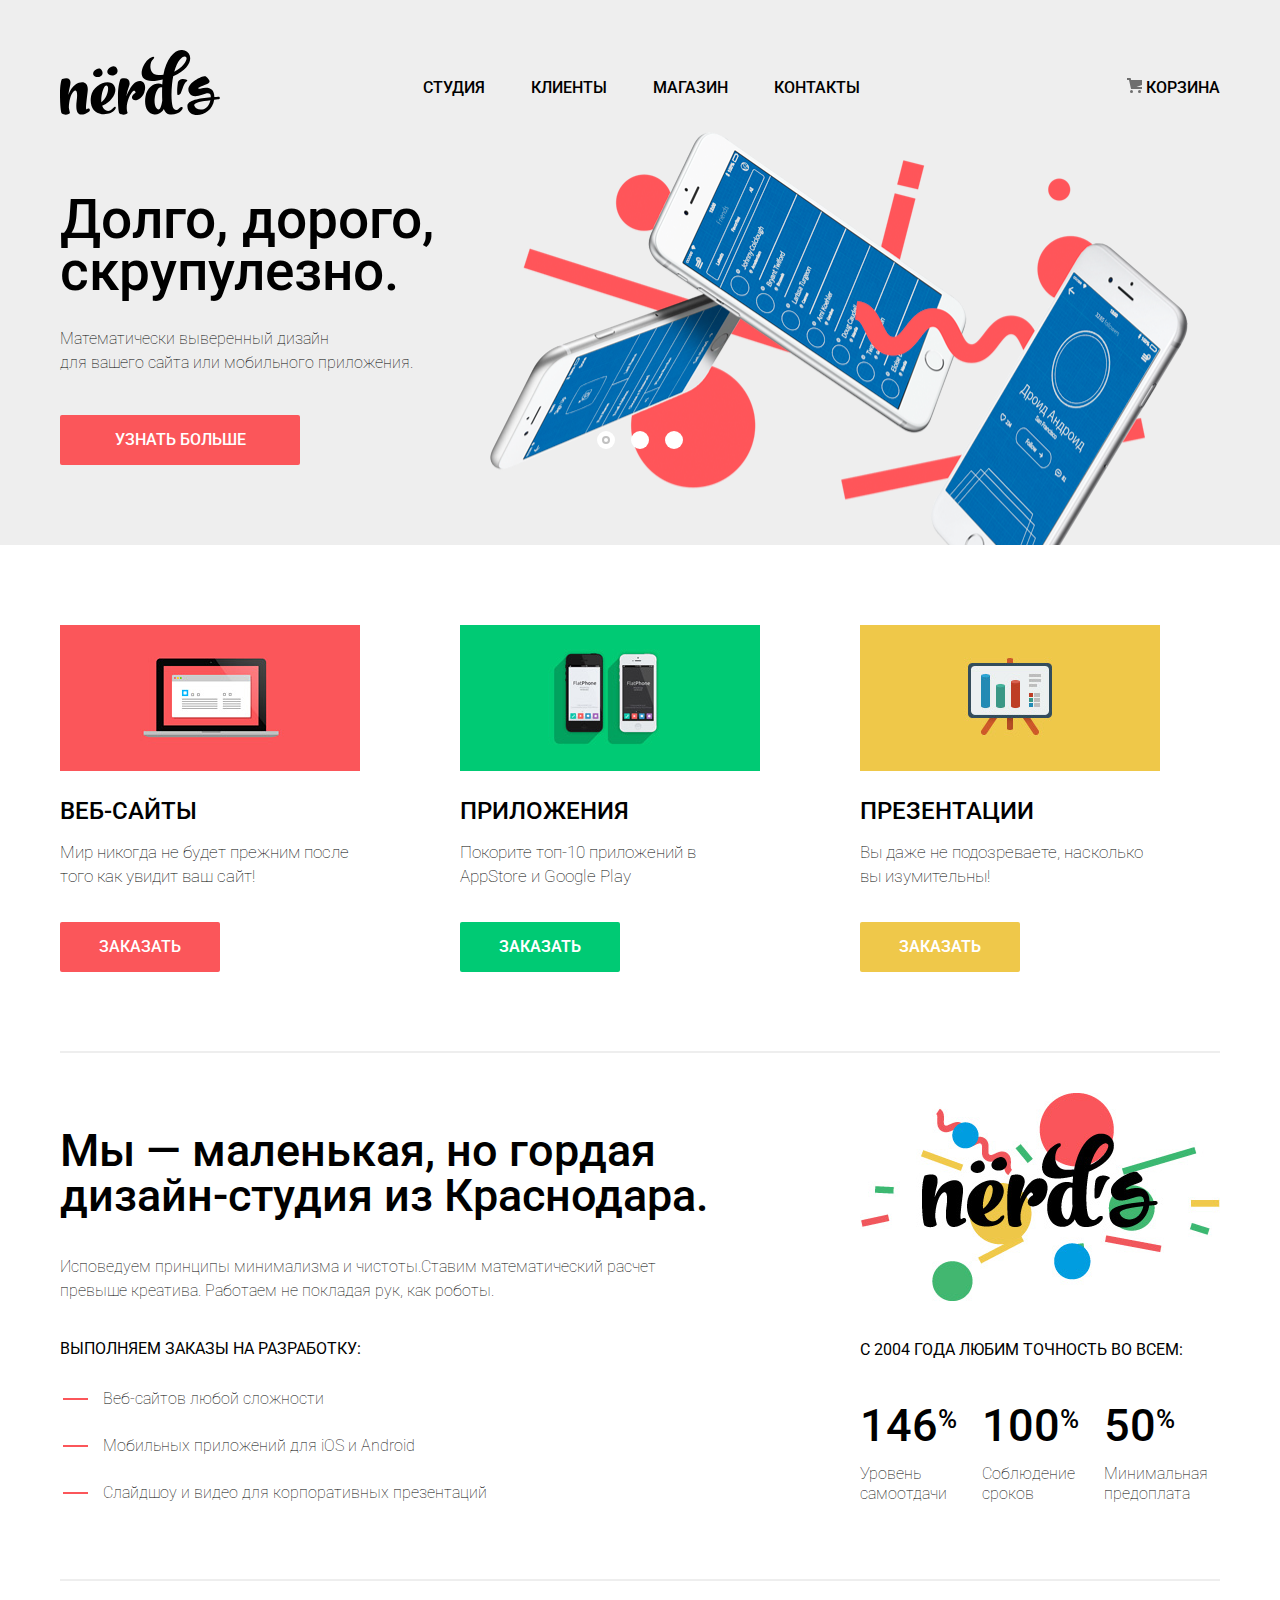
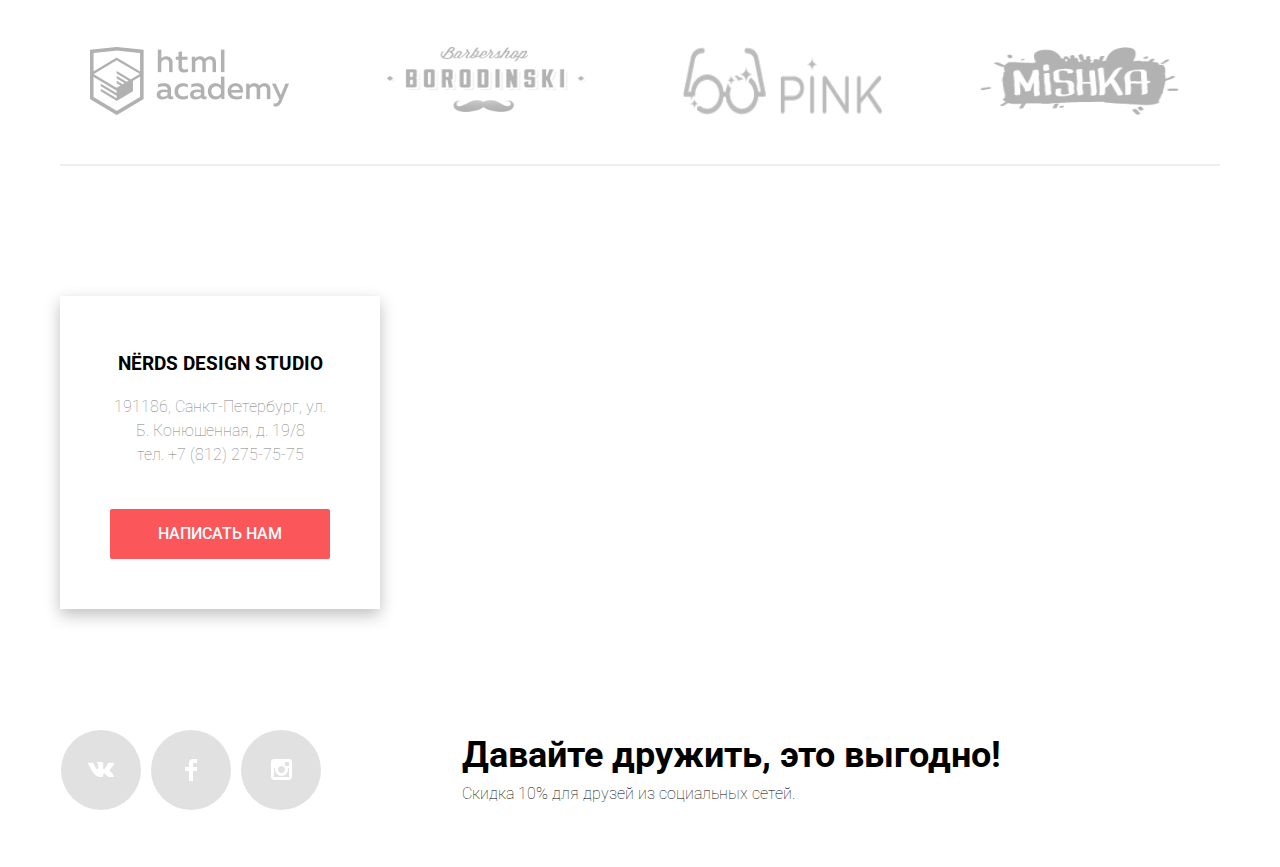
==== commit 92b8b6c8: "Пиксель перфект" ====
--- a/index.html
+++ b/index.html
@@ -73,7 +73,7 @@
                         <p class="sevices-picture">
                             <img src="./img/illustration-1.jpg" width="300" height="146" alt="Веб-сайты">
                         </p>
-                        <p>Мир никогда не будет прежним
+                        <p class="services-text">Мир никогда не будет прежним
                             после того как увидит ваш сайт!</p>
                         <a href="#" class="button">Заказать</a>
                     </li>
@@ -83,7 +83,7 @@
                         <p class="sevices-picture">
                             <img src="img/illustration-2.jpg" width="300" height="146" alt="Приложения">
                         </p>
-                        <p>Покорите топ-10 приложений в AppStore и Google Play</p>
+                        <p class="services-text">Покорите топ-10 приложений в AppStore и Google Play</p>
                         <a href="#" class="button-green">Заказать</a>
                     </li>
                     <li class="services-item">
@@ -91,7 +91,7 @@
                         <p class="sevices-picture">
                             <img src="img/illustration-3.jpg" width="300" height="146" alt="Презентации">
                         </p>
-                        <p>Вы даже не подозреваете, насколько вы изумительны!</p>
+                        <p class="services-text">Вы даже не подозреваете, насколько вы изумительны!</p>
                         <a href="#" class="button-yellow">Заказать</a>
                     </li>
                 </ul>
@@ -101,7 +101,7 @@
                 <div class="info">
                     <h2>Мы — маленькая, но гордая
                         дизайн-студия из Краснодара. </h2>
-                    <p>Исповедуем принципы минимализма и чистоты.<br> Ставим математический расчет превыше креатива.<br> Работаем не покладая рук, как роботы.</p>
+                    <p>Исповедуем принципы минимализма и чистоты.Ставим математический расчет<br> превыше креатива. Работаем не покладая рук, как роботы.</p>
                     <b>Выполняем заказы на разработку:</b>
                     <ul class="info-list">
                         <li> Веб-сайтов любой сложности</li>
@@ -197,7 +197,7 @@
             <div class="half-width-forms">
                 <p class="user-info-left">
                     <label for="user-name">Ваше имя:</label>
-                    <input id="user-name" type="text" name="user-name" placeholder="Представьтесь, пожалуйста" pattern="[A-Za-zА-Яа-я]{3,30}">
+                    <input id="user-name" type="text" name="user-name" placeholder="Представьтесь, пожалуйста" pattern="[A-Za-zА-Яа-я]{3,30}" required>
                 </p>
                 <p class="user-info-right">
                     <label for="user-email">Ваше e-mail:</label>
@@ -206,7 +206,7 @@
             </div>
             <p class="user-letter">
                 <label for="user-text">Текст письма:</label>
-                <textarea id="user-text" name="user-text" rows="5" placeholder="В свободной форме"></textarea>
+                <textarea id="user-text" name="user-text" rows="5" placeholder="В свободной форме" required></textarea>
             </p>
             <button class="button" type="submit">Отправить</button>
         </form>
--- a/css/style.css
+++ b/css/style.css
@@ -2,17 +2,18 @@
     margin: 0;
     padding: 0;
     font-family: "Roboto", "Arial", sans-serif;
-    font-size: 14px;
+    font-size: 16px;
     line-height: 24px;
-    font-weight: 400;
+    font-weight: 100;
     color: black;
 }
 
 .container {
-    width: 1200px;
+    width: 1160px;
     margin: 0 auto;
     padding: 0 10px;
 }
+
 a {
     text-decoration: none;
 }
@@ -27,7 +28,7 @@
 
 /*Хедер*/
 .main-header {
-    padding-top: 45px;
+    padding-top: 55px;
     color: black;
     font-size: 16px;
     line-height: 30px;
@@ -54,6 +55,61 @@
 
 .site-navigation {
     position: relative;
+    display: flex;
+    justify-content: space-between;
+    width: 438px;
+    margin: 0;
+    padding: 10px;
+    padding-right: 25px;
+
+
+    align-items: center;
+    list-style: none;
+}
+
+.main-navigation a,
+.cart-navigation a {
+    font-weight: 500;
+    color: black;
+}
+
+.site-navigation li {
+    position: relative;
+}
+
+.site-navigation .active::after {
+    content: "";
+    position: absolute;
+    bottom: -7px;
+    left: 0;
+    right: 0;
+    display: block;
+    width: 100%;
+    height: 2px;
+    background-color: #fb565a;
+}
+
+.site-header-logo {
+    order: 0;
+    margin-top: -5px;
+    width: 111px;
+    height: 70px;
+}
+
+.site-header-logo:active {
+
+    opacity: 0.3;
+}
+
+
+
+.cart-icon {
+
+    fill: #6e6e6e;
+}
+
+.main-navigation-wrapper {
+    width: 100%;
     display: flex;
     justify-content: space-between;
     width: 440px;
@@ -63,57 +119,6 @@
     list-style: none;
 }
 
-.main-navigation a,
-.cart-navigation a {
-    font-weight: 500;
-    color: black;
-}
-
-.site-navigation li {
-    position: relative;
-}
-
-.site-navigation .active::after {
-    content: "";
-    position: absolute;
-    bottom: -2px;
-    left: 0;
-    right: 0;
-    display: block;
-    width: 100%;
-    height: 2px;
-    background-color: #fb565a;
-}
-
-.site-header-logo {
-    order: 0;
-    width: 160px;
-    height: 70px;
-}
-
-.site-header-logo:active {
-
-    opacity: 0.3;
-}
-
-
-
-.cart-icon {
-
-    fill: #6e6e6e;
-}
-
-.main-navigation-wrapper {
-    width: 100%;
-    display: flex;
-    justify-content: space-between;
-    width: 440px;
-    margin: 0;
-    padding: 0;
-    align-items: center;
-    list-style: none;
-}
-
 
 /*лишки, скрытие, заголовки и тд */
 
@@ -145,30 +150,41 @@
     content: "";
     display: inline-block;
     width: 25px;
-    height: 4px;
+    height: 2px;
     background-color: #fb565a;
     margin: 0 11px 4px -37px;
 }
 
 .info-list li {
-    margin-bottom: 20px
+    padding-top: 10px;
+    margin-bottom: 13px;
 }
 
 .last-text h2 {
     font-size: 36px;
-    line-height: 45px;}
+    line-height: 45px;
+}
 
 .slider-list h2,
 .modal-form h2 {
+    font-weight: 500;
+    margin-bottom: 30px;
     font-size: 55px;
+    line-height: 52px;
+}
+
+.info h2 {
+    margin-top: -5px;
+    font-size: 45px;
+    font-weight: 500;
     line-height: 45px;
 }
 
-.info h2{
-font-size: 45px;    
-        line-height: 45px;
-}
 .services-item h3 {
+    margin: 0;
+    padding-top: 5px;
+    font-size: 24px;
+    font-weight: 500;
     text-transform: uppercase;
 }
 
@@ -183,15 +199,18 @@
 .clients-list ul {
     display: flex;
     justify-content: space-between;
-    padding-top: 80px;
-    padding-bottom: 70px;
+    padding-top: 50px;
+    padding-left: 30px;
+    padding-bottom: 44px;
+     background-image:
+        url("../img/divider.png");
     background-position: bottom, 0, 0;
     background-repeat: no-repeat, repeat;
 }
 
 .client-logo {
     opacity: 0.3;
-    width: 260px;
+    width: 240px;
 }
 
 .client-logo:hover {
@@ -205,24 +224,28 @@
 .shop-page {
     text-align: center;
     padding-top: 115px;
-    padding-bottom: 115px;
-    font-size: 45px;
-}
-
-
-
-.info b {
-    text-transform: uppercase;
-}
-
+    padding-bottom: 120px;
+    margin-top: -32px;
+    font-size: 55px;
+    font-weight: 500;
+}
+
+
+
+
+.info p {
+    margin: 0;
+    padding-bottom: 34px;
+}
 
 
 /*Кнопки*/
 .button {
     font-family: "Roboto", "Arial", sans-serif;
-    width: 240px;
+    width: 160px;
     display: block;
     padding: 13px 0;
+
     font-size: 16px;
     text-transform: uppercase;
     text-align: center;
@@ -248,7 +271,7 @@
 }
 
 .button-green {
-    width: 240px;
+    width: 160px;
     display: block;
     padding: 13px 0;
     font-size: 16px;
@@ -274,7 +297,7 @@
 }
 
 .button-yellow {
-    width: 240px;
+    width: 160px;
     display: block;
     padding: 13px 0;
     font-size: 16px;
@@ -303,8 +326,8 @@
     color: black;
     font-weight: 600;
     font-size: 16px;
-    padding: 19px 89px 19px 89px;
-    margin: 0px;
+    margin-top: 10px;
+    padding: 15px 89px 15px 89px;
     border-radius: 2px;
     text-align: center;
     vertical-align: middle;
@@ -338,17 +361,28 @@
 .services-list {
     display: flex;
     flex-wrap: wrap;
+
     justify-content: space-between;
     margin: 0;
-    padding: 80px 0px;
+    padding: 64px 0px 2px;
     list-style: none;
+}
+
+.services-text {
+    font-weight: 100;
+    font-size: 17px;
+    padding-bottom: 17px;
 }
 
 .services-item {
     width: 300px;
     display: flex;
+    padding-right: 60px;
+    padding-bottom: 79px;
     flex-direction: column;
 }
+
+.services-item p {}
 
 .sevices-picture {
     order: -1;
@@ -362,7 +396,7 @@
 }
 
 .catalog-list {
-     width: 760px;
+    width: 760px;
     flex-wrap: wrap;
     padding: 0;
     list-style: none;
@@ -370,6 +404,7 @@
     justify-content: space-between;
 
 }
+
 .catalog-item-title a {
     color: black;
 }
@@ -382,20 +417,22 @@
     background-color: white;
     border: 1px solid #eeeeee;
     border-top: 0px;
- 
-    
+   
+
 
 }
 
 .catalog-item {
     width: 362px;
     height: 576px;
-    padding-top: 40px;
+    padding-top: 41px;
+
+
     background-color: #eeeeee;
     border-radius: 6px;
     margin-bottom: 40px;
     position: relative;
-    
+
 }
 
 .catalog-item:hover {
@@ -405,26 +442,34 @@
 }
 
 .item-info {
+    left: 0px;
+    bottom: 0px;
     opacity: 0;
     width: 360px;
     z-index: 100;
-    bottom: -1px;
     position: absolute;
 }
 
 .catalog-item:hover .item-info {
+    padding: 0;
+    margin: 0;
     opacity: 1;
     width: 362px;
     z-index: 1001;
-    padding: 30px 60px 50px 60px;
+    padding-bottom: 40px;
+    padding-top: 80px;
+    padding-left: 80px;
+    padding-right: 40px;
     text-align: center;
     position: absolute;
     box-sizing: border-box;
     background-color: #eeeeee;
-    
+
 }
 
 .catalog-item-text {
+    text-align: center;
+ 
     text-transform: none;
     color: #666666;
 }
@@ -459,7 +504,7 @@
 }
 
 .filter legend {
-    margin-bottom: 26px;
+
     font-size: 24px;
     line-height: 30px;
 }
@@ -474,8 +519,8 @@
 
 .filter-option {
     position: relative;
-    margin-bottom: 19px;
-    margin-top: 20px;
+    margin-bottom: 15px;
+
     padding-left: 0px;
 }
 
@@ -563,8 +608,8 @@
 /*футер*/
 .main-footer {
     display: flex;
-    margin-top: 45px;
-    margin-bottom: 45px;
+    
+
 }
 
 
@@ -573,8 +618,9 @@
 .footer-social {
     width: 260px;
     display: flex;
-    padding: 25px 0;
-}
+    padding: 41px 1px;
+}
+
 .info-list li,
 .filter-option li,
 .pagination-list li,
@@ -612,12 +658,16 @@
     width: 760px;
     margin-left: 140px;
     padding: 0;
-}
-
+    padding-top: 30px;  
+}
+
+.last-text p{
+ margin-top: -25px;  
+}
 /*Модальное окно*/
 .modal-button {
     font-family: "Roboto", "Arial", sans-serif;
-    width: 240px;
+    width: 220px;
     display: block;
     padding: 13px 0;
     font-size: 16px;
@@ -625,7 +675,7 @@
     text-align: center;
     text-decoration: none;
     border: none;
-    
+
     color: white;
     font-weight: 500;
     border-radius: 2px;
@@ -648,7 +698,7 @@
 .modal-form {
     box-sizing: border-box;
     display: none;
-   position: relative;
+    position: relative;
     width: 960px;
     z-index: 500;
     color: black;
@@ -682,7 +732,7 @@
 .text-form input[type="email"] {
     outline: 0;
     display: inline;
-   
+
     width: 320px;
     font-weight: 100;
     color: #000000;
@@ -697,7 +747,7 @@
 
 .user-info-left input {
     font-family: "Roboto", "Arial", sans-serif;
-    
+
     width: 360px;
     font-size: 14px;
     line-height: 18px;
@@ -710,7 +760,7 @@
 
     width: 360px;
     font-family: "Roboto", "Arial", sans-serif;
-   
+
     font-size: 14px;
     line-height: 18px;
     padding: 10px 15px;
@@ -888,7 +938,7 @@
     width: 18px;
     height: 18px;
 
-    background:#ffffff;
+    background: #ffffff;
 
     border-radius: 50%;
 }
@@ -900,13 +950,21 @@
 
 .slider-item {
     display: none;
-    padding: 38px 0 59px 0;
+    padding: 0;
+    margin: 0;
+    padding: 27px 0 80px 0;
+}
+
+.slider-item-button {
+    padding: 10px 40px;
+    margin-top: 40px;
+
 }
 
 .slider-item:nth-child(1) {
     background-image: url("../img/slide1.png");
     background-repeat: no-repeat;
-    background-position: 93% 18px;
+    background-position: 93% 12px;
 }
 
 .slider-item:nth-child(2) {
@@ -938,30 +996,23 @@
 #product-3:checked ~ .slider-controls .slider-controls-item--3::before {
     content: "";
     position: absolute;
-    left: 12px;
-    top: 12px;
+    left: 13px;
+    top: 13px;
     z-index: 2;
-    width: 10px;
-    height: 10px;
-
-    background-color: gray;
+    width: 4px;
+    height: 4px;
+    background-color: inherit;
+    border: 2px solid #c1c1c1;
     border-radius: 50%;
 }
 
-.slider-item h3 {
-    max-width: 600px;
-    margin: 0;
-    margin-bottom: 27px;
-
-    font-size: 55px;
-    line-height: 55px;
-    font-weight: 500;
-}
+
 
 .slider-item p {
     max-width: 430px;
     margin: 0;
-    margin-bottom: 38px;
+    line-height: 24px;
+    margin-bottom: 28px;
 }
 
 
@@ -969,7 +1020,7 @@
 .info-block {
     display: flex;
     justify-content: space-between;
-    padding-bottom: 80px;
+    padding-bottom: 45px;
     padding-top: 80px;
     background-image:
         url("../img/divider.png");
@@ -978,39 +1029,51 @@
 }
 
 .info-block img {
-    margin-bottom: 35px;
+    padding: 0px;
+    font-weight: 300;
+    margin-top: -40px;
+    margin-bottom: 30px;
+
 }
 
 .info-block b {
+    margin: 0;
+
     text-transform: uppercase;
 }
 
 .info-digits {
+    
     margin-top: 40px;
     display: flex;
     padding: 0;
 }
 
 .info-digits li {
+    padding-top: 12px;
     width: 110px;
-    padding-right: 40px;
+    padding-right: 25px;
 }
 
 .info-digits b {
+
+    font-weight: 500;
     font-size: 45px;
 }
 
 .info-digits sup {
-    font-size: 25px;
+    font-size: 26px;
 }
 
 .info-digits p {
-    line-height: 18px;
+    
+    line-height: 20px;
 
 }
 
 .info-stats {
     width: 360px;
+
 }
 
 
@@ -1023,12 +1086,12 @@
     margin: 0;
     padding: 0;
     border: none;
+    margin-top: 22px;
 }
 
 .range-filter {
     width: 260px;
-
-    margin-top: 30px;
+    margin-top: 50px;
 }
 
 .filter-item legend {
@@ -1041,10 +1104,10 @@
 .range-controls {
     position: relative;
     box-sizing: border-box;
-padding: 30px 30px 30px 20px;
-margin-bottom: 20px;
+    padding: 40px 20px 40px 20px;
+    margin-bottom: 20px;
     background-color: #eeeeee;
-
+margin-bottom: 15px;
     border-radius: 5px;
 }
 
@@ -1055,7 +1118,7 @@
 }
 
 .range-controls .bar {
-    width: 65%;
+    width: 100%;
     height: 2px;
 
     background: #00ca74;
@@ -1063,7 +1126,7 @@
 
 .range-controls .toggle {
     position: absolute;
-    top: 22px;
+    top: 32px;
     left: 0;
 
     width: 4px;
@@ -1078,11 +1141,11 @@
 }
 
 .range-controls .toggle-min {
-    left: 50px;
+    left: 20px;
 }
 
 .range-controls .toggle-max {
-    left: 110px;
+    left: 160px;
 }
 
 .price-controls {
@@ -1099,7 +1162,7 @@
 
 .price-controls input {
     width: 60px;
-    padding: 8px 10px;
+    padding: 10px 10px;
     margin-left: 10px;
 
     font-family: "Roboto", "Arial", sans-serif;
@@ -1114,6 +1177,7 @@
 
 .max-price {
     text-align: right;
+    padding-bottom: 55px;
 }
 
 
@@ -1122,19 +1186,20 @@
 .pagination-list {
     color: black;
     display: flex;
-    margin-bottom: 50px;
+    margin-bottom: 0px;
     padding-left: 0;
     font-weight: 700;
+    margin-bottom: -5px;
 
 }
 
 .pagination-item a {
 
     width: 50px;
-    height: 50px;
+  
     background-color: #eeeeee;
     margin-right: 15px;
-  
+box-sizing: border-box;
     border-radius: 5px;
     padding: 15px 20px 15px 20px;
 }
@@ -1165,39 +1230,45 @@
 
 /*Карта*/
 .map-container {
-    width: 1200px;
+    width: 1160px;
     position: relative;
     margin: auto;
     padding: 0;
+    margin-top: 80px;
+
+    
 }
 
 .adress-on-map {
     box-sizing: border-box;
     display: block;
     content: "";
+   
     position: absolute;
     left: 0px;
-    top: 70px;
+    top: 50px;
     z-index: 3;
-    width: 340px;
+    width: 320px;
     text-align: center;
 
     background-color: white;
-   
+
     box-shadow: 0 6px 15px 0 rgba(0, 1, 1, 0.25);
-    padding: 30px;
+    padding: 38px 50px 10px 50px;
 }
 
 
 
 .adress-on-map a {
-    margin: 20px;
+    margin: 42px 0px 40px 0px;
+    
+
 }
 
 .adress-on-map address {
-    
+
     font-style: normal;
-    margin: 20px;
+    margin: 0px;
     color: grey;
     font-size: 16px;
     line-height: 24px;
@@ -1216,10 +1287,16 @@
     vertical-align: top;
     align-items: baseline;
     justify-content: space-between;
-    margin-bottom: 20px;
-}
-
-.catalog-sort-option {
+    margin-bottom: 50px;
+    margin-top: 20px;
+}
+.sort-line h3{
+    width: 460px;
+}
+
+.catalog-sort-option  {
+padding-left: 25px;
+    font-size: 14px;
     color: grey;
 }
 
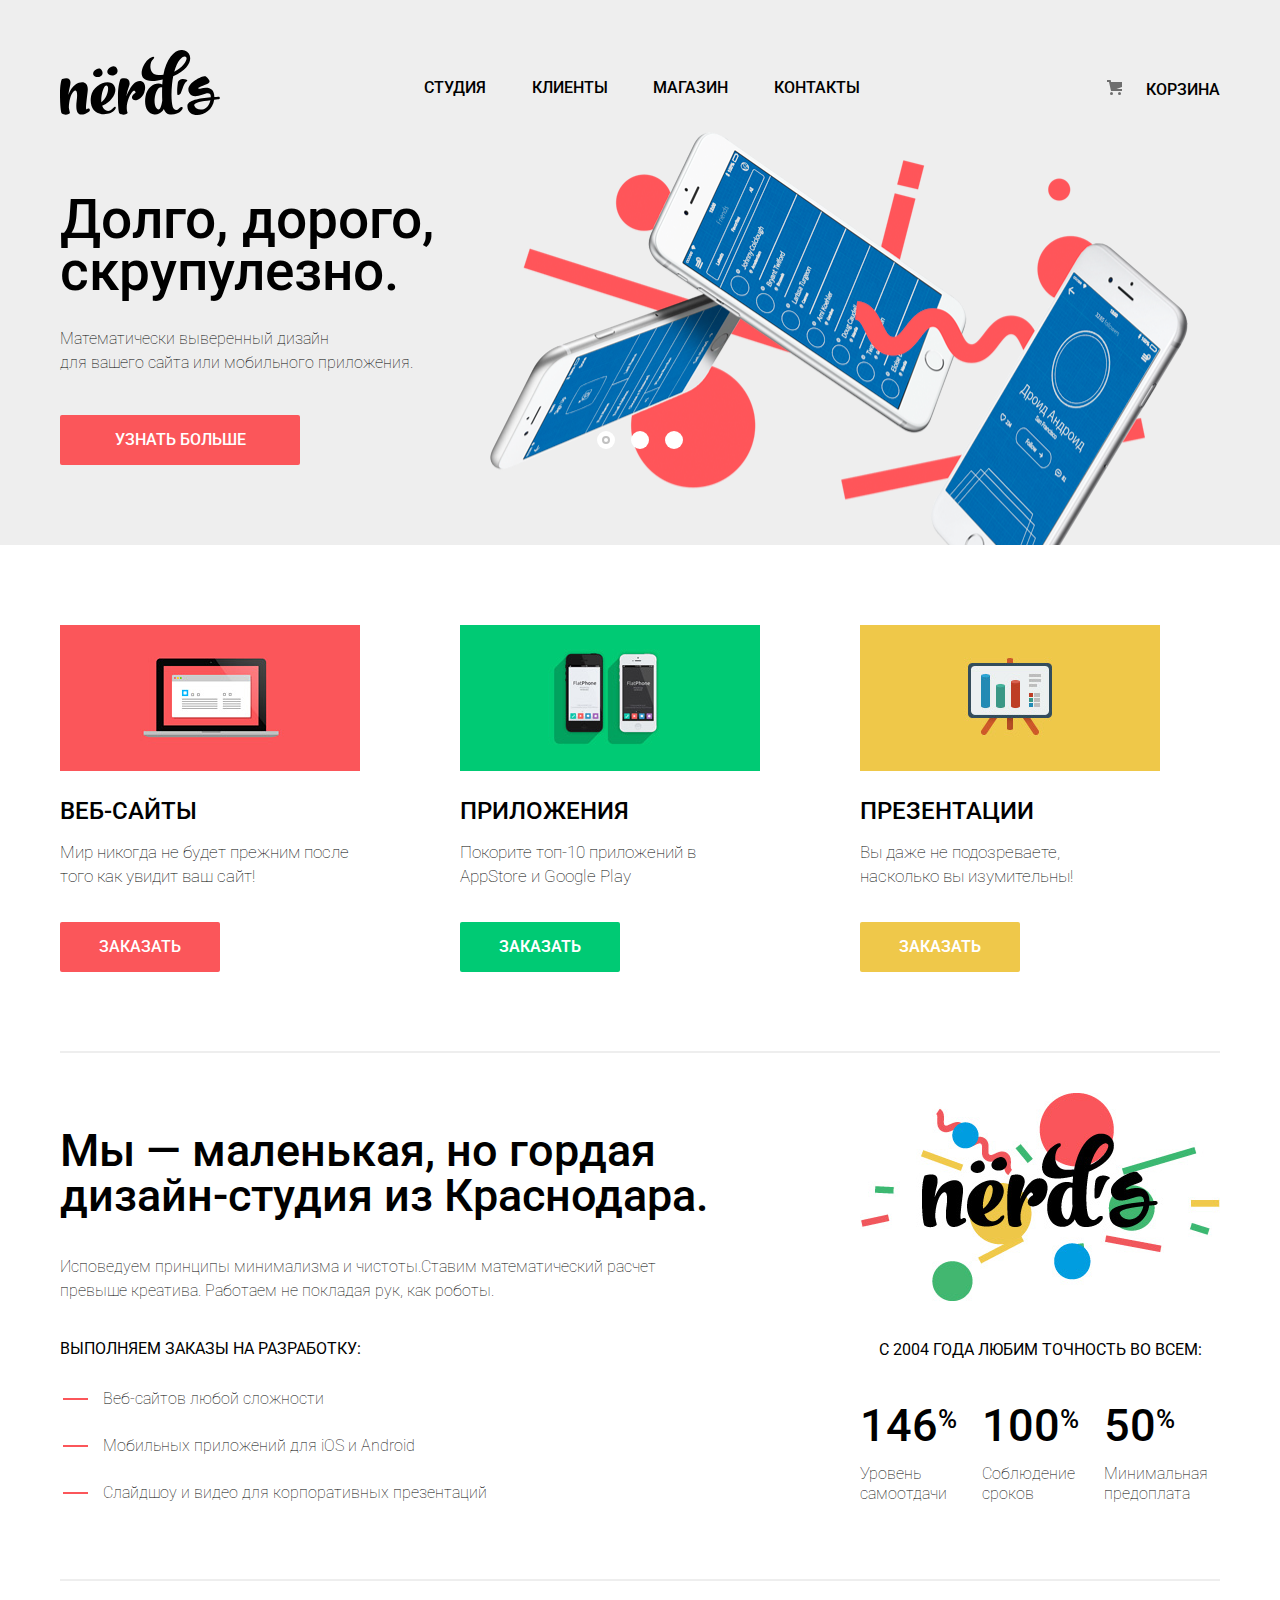
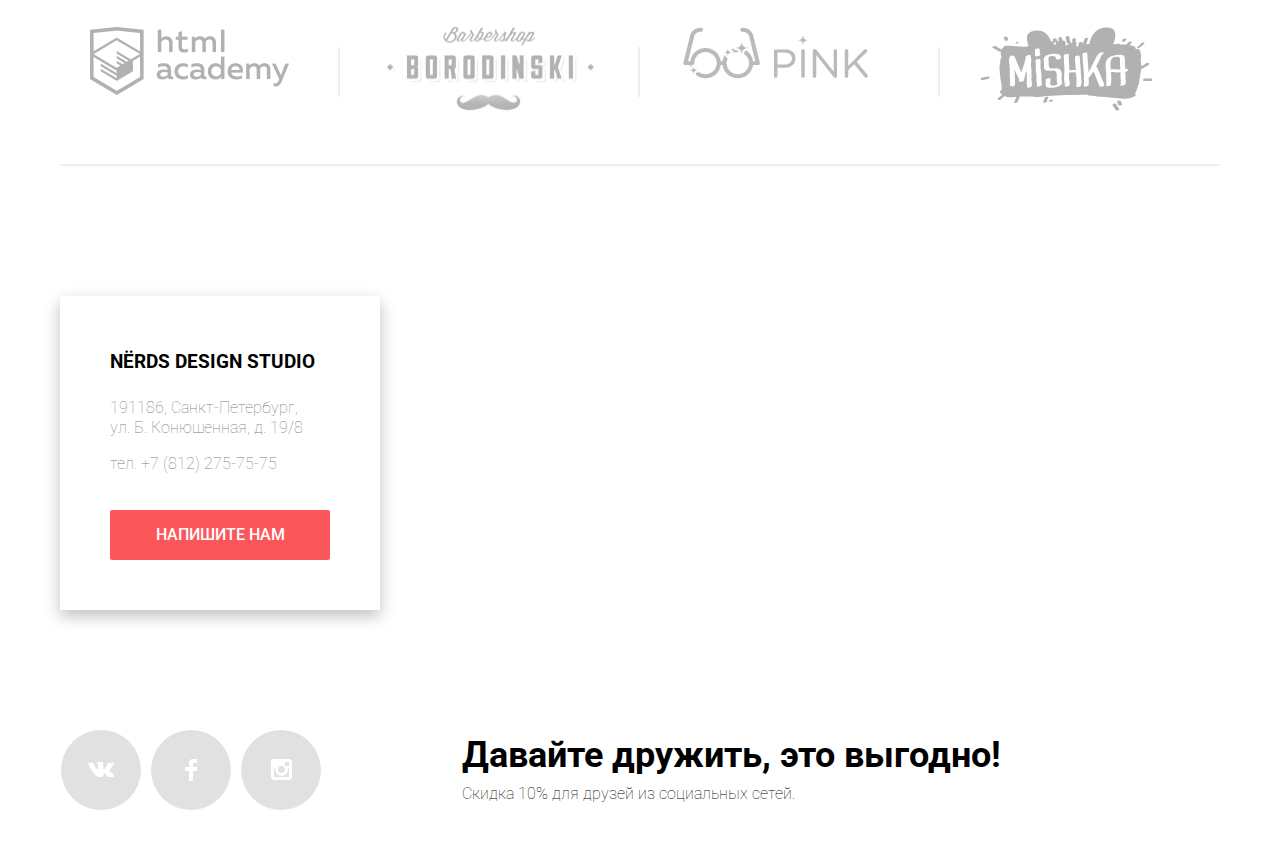
==== commit fb1d0178: "Perfect Pixel_ part 2" ====
--- a/index.html
+++ b/index.html
@@ -91,7 +91,7 @@
                         <p class="sevices-picture">
                             <img src="img/illustration-3.jpg" width="300" height="146" alt="Презентации">
                         </p>
-                        <p class="services-text">Вы даже не подозреваете, насколько вы изумительны!</p>
+                        <p class="services-text">Вы даже не подозреваете, <br> насколько вы изумительны!</p>
                         <a href="#" class="button-yellow">Заказать</a>
                     </li>
                 </ul>
@@ -132,10 +132,9 @@
                 <div class="clients-list">
                     <ul>
                         <li class="client-logo"><a href="#"><img src="img/1-clients.jpg" width="199" height="68" alt="html-academy"></a></li>
-                        <li class="client-logo-hover visually-hidden"><a href="#"><img src="img/1-clients.jpg" width="199" height="68" alt="html-academy"></a></li>
-                        <li class="client-logo"><a href="#"><img src="img/2-clients.jpg" width="199" height="68" alt="Borodinskiy"></a></li>
-                        <li class="client-logo"><a href="#"><img src="img/3-clients.jpg" width="199" height="68" alt="Pink"></a></li>
-                        <li class="client-logo"><a href="#"><img src="img/4-clients.jpg" width="199" height="68" alt="Mishka"></a></li>
+                        <li class="client-logo"><a href="#"><img src="img/2-clients.jpg" width="209" height="87" alt="Borodinskiy"></a></li>
+                        <li class="client-logo"><a href="#"><img src="img/3-clients.jpg" width="185" height="52" alt="Pink"></a></li>
+                        <li class="client-logo"><a href="#"><img src="img/4-clients.jpg" width="173" height="84" alt="Mishka"></a></li>
                     </ul>
                 </div>
             </section>
@@ -148,9 +147,9 @@
                 <div class="adress-on-map">
                     <h3>NЁRDS DESIGN STUDIO</h3>
                     <address>191186, Санкт-Петербург,
-                        ул. Б. Конюшенная, д. 19/8<br>
-                        тел. +7 (812) 275-75-75</address>
-                    <a href="" class="modal-button">Написать нам</a>
+                        ул. Б. Конюшенная, д. 19/8
+                        <p>тел. +7 (812) 275-75-75</p></address>
+                    <a href="" class="modal-button">Напишите нам</a>
                 </div>
             </div>
             <h2 class="visually-hidden">Как до нас добраться?</h2>
--- a/css/style.css
+++ b/css/style.css
@@ -57,10 +57,10 @@
     position: relative;
     display: flex;
     justify-content: space-between;
-    width: 438px;
+    width: 436px;
     margin: 0;
-    padding: 10px;
-    padding-right: 25px;
+    padding: 0;
+
 
 
     align-items: center;
@@ -92,7 +92,7 @@
 .site-header-logo {
     order: 0;
     margin-top: -5px;
-    width: 111px;
+    width: 117px;
     height: 70px;
 }
 
@@ -104,7 +104,8 @@
 
 
 .cart-icon {
-
+    margin-top: 10px;
+    padding-right: 20px;
     fill: #6e6e6e;
 }
 
@@ -199,19 +200,50 @@
 .clients-list ul {
     display: flex;
     justify-content: space-between;
-    padding-top: 50px;
+    padding-bottom: 45px;
+    padding-top: 30px;
     padding-left: 30px;
-    padding-bottom: 44px;
-     background-image:
+
+
+}
+
+
+.clients {
+    position: relative;
+
+    margin-bottom: 50px;
+
+    background-image:
         url("../img/divider.png");
     background-position: bottom, 0, 0;
     background-repeat: no-repeat, repeat;
 }
 
+.clients-list::after {
+    content: "";
+    position: absolute;
+    left: 578px;
+    top: 50px;
+    width: 2px;
+    height: 50px;
+    background-color: #eeeeee;
+
+    display: block;
+
+    background-color: #eeeeee;
+    content: "";
+    box-shadow:
+        -300px 0 0 #eeeeee,
+        300px 0 0 #eeeeee;
+
+}
+
 .client-logo {
     opacity: 0.3;
     width: 240px;
 }
+
+
 
 .client-logo:hover {
     opacity: 1;
@@ -417,7 +449,7 @@
     background-color: white;
     border: 1px solid #eeeeee;
     border-top: 0px;
-   
+
 
 
 }
@@ -430,7 +462,7 @@
 
     background-color: #eeeeee;
     border-radius: 6px;
-    margin-bottom: 40px;
+    margin-bottom: 33px;
     position: relative;
 
 }
@@ -448,18 +480,18 @@
     width: 360px;
     z-index: 100;
     position: absolute;
+
 }
 
 .catalog-item:hover .item-info {
-    padding: 0;
-    margin: 0;
+
     opacity: 1;
     width: 362px;
     z-index: 1001;
+    padding-top: 40px;
     padding-bottom: 40px;
-    padding-top: 80px;
     padding-left: 80px;
-    padding-right: 40px;
+    padding-right: 80px;
     text-align: center;
     position: absolute;
     box-sizing: border-box;
@@ -467,9 +499,44 @@
 
 }
 
+
+.catalog-button {
+
+    font-family: "Roboto", "Arial", sans-serif;
+    width: 200px;
+    display: block;
+    padding: 13px 0;
+    font-size: 16px;
+    text-transform: uppercase;
+    text-align: center;
+    text-decoration: none;
+    border: none;
+    color: white;
+    font-weight: 500;
+    border-radius: 2px;
+    vertical-align: middle;
+
+    background-color: #fb565a;
+}
+
+.catalog-button:hover,
+.catalog-button:focus {
+    background-color: #e74246;
+}
+
+.catalog-button:active {
+    color: rgba(255, 255, 255, 0.302);
+    box-shadow: inset 0px 3px 0px 0px rgba(0, 0, 0, 0.2);
+    background-color: #d7373b;
+}
+
+
+
+
 .catalog-item-text {
+    padding: 0;
+
     text-align: center;
- 
     text-transform: none;
     color: #666666;
 }
@@ -478,20 +545,13 @@
     content: "";
     position: absolute;
     left: 30px;
-    top: 12px;
+    top: 15px;
     display: inline-block;
     width: 5px;
     height: 5px;
-    padding: 5px;
+    padding: 4px;
     background-color: white;
     border-radius: 50%;
-    position: absolute;
-
-    display: block;
-    width: 5px;
-    height: 5px;
-    background-color: #fff;
-    content: "";
     box-shadow:
         -20px 0 0 #fff,
         20px 0 0 #fff;
@@ -539,7 +599,7 @@
 }
 
 .filter-option label:hover {
-    font-weight: 700;
+
     opacity: 1;
 }
 
@@ -608,7 +668,7 @@
 /*футер*/
 .main-footer {
     display: flex;
-    
+
 
 }
 
@@ -658,12 +718,13 @@
     width: 760px;
     margin-left: 140px;
     padding: 0;
-    padding-top: 30px;  
-}
-
-.last-text p{
- margin-top: -25px;  
-}
+    padding-top: 30px;
+}
+
+.last-text p {
+    margin-top: -25px;
+}
+
 /*Модальное окно*/
 .modal-button {
     font-family: "Roboto", "Arial", sans-serif;
@@ -1043,13 +1104,14 @@
 }
 
 .info-digits {
-    
+
     margin-top: 40px;
     display: flex;
     padding: 0;
 }
 
 .info-digits li {
+    text-align: left;
     padding-top: 12px;
     width: 110px;
     padding-right: 25px;
@@ -1066,13 +1128,14 @@
 }
 
 .info-digits p {
-    
+
     line-height: 20px;
 
 }
 
 .info-stats {
     width: 360px;
+    text-align: center;
 
 }
 
@@ -1104,23 +1167,21 @@
 .range-controls {
     position: relative;
     box-sizing: border-box;
-    padding: 40px 20px 40px 20px;
+    padding: 40px 0px;
     margin-bottom: 20px;
     background-color: #eeeeee;
-margin-bottom: 15px;
+    margin-bottom: 15px;
     border-radius: 5px;
 }
 
 .range-controls .scale {
     height: 2px;
-
     background: #d7dcde;
 }
 
 .range-controls .bar {
-    width: 100%;
+    width: 70px;
     height: 2px;
-
     background: #00ca74;
 }
 
@@ -1193,19 +1254,18 @@
 
 }
 
+
 .pagination-item a {
-
+    height: 45px;
     width: 50px;
-  
+    display: block;
     background-color: #eeeeee;
-    margin-right: 15px;
-box-sizing: border-box;
+    margin-right: 10px;
+    box-sizing: border-box;
     border-radius: 5px;
-    padding: 15px 20px 15px 20px;
-}
-
-.pagination-item a {
-    vertical-align: middle;
+    padding-top: 10px;
+    padding-left: 5px;
+    padding-right: 5px;
     text-align: center;
     color: black;
 }
@@ -1236,42 +1296,34 @@
     padding: 0;
     margin-top: 80px;
 
-    
+
 }
 
 .adress-on-map {
     box-sizing: border-box;
     display: block;
     content: "";
-   
     position: absolute;
     left: 0px;
     top: 50px;
     z-index: 3;
     width: 320px;
-    text-align: center;
-
     background-color: white;
-
     box-shadow: 0 6px 15px 0 rgba(0, 1, 1, 0.25);
-    padding: 38px 50px 10px 50px;
-}
-
-
-
-.adress-on-map a {
-    margin: 42px 0px 40px 0px;
-    
-
-}
+    padding: 36px 60px 50px 50px;
+}
+
+
+
 
 .adress-on-map address {
-
+    padding-top: 5px;
     font-style: normal;
     margin: 0px;
     color: grey;
     font-size: 16px;
-    line-height: 24px;
+    line-height: 20px;
+    padding-bottom: 20px;
 }
 
 
@@ -1290,12 +1342,10 @@
     margin-bottom: 50px;
     margin-top: 20px;
 }
-.sort-line h3{
-    width: 460px;
-}
-
-.catalog-sort-option  {
-padding-left: 25px;
+
+
+.catalog-sort-option {
+    padding-left: 25px;
     font-size: 14px;
     color: grey;
 }
@@ -1308,13 +1358,13 @@
 .sort-line h3 {
     font-size: 18px;
     margin: 0;
-    width: 360px;
-
+    margin-right: auto
 }
 
 .catalog-arrows {
     display: flex;
     vertical-align: middle;
+    padding-left: 30px;
 }
 
 .catalog-arrow-up {
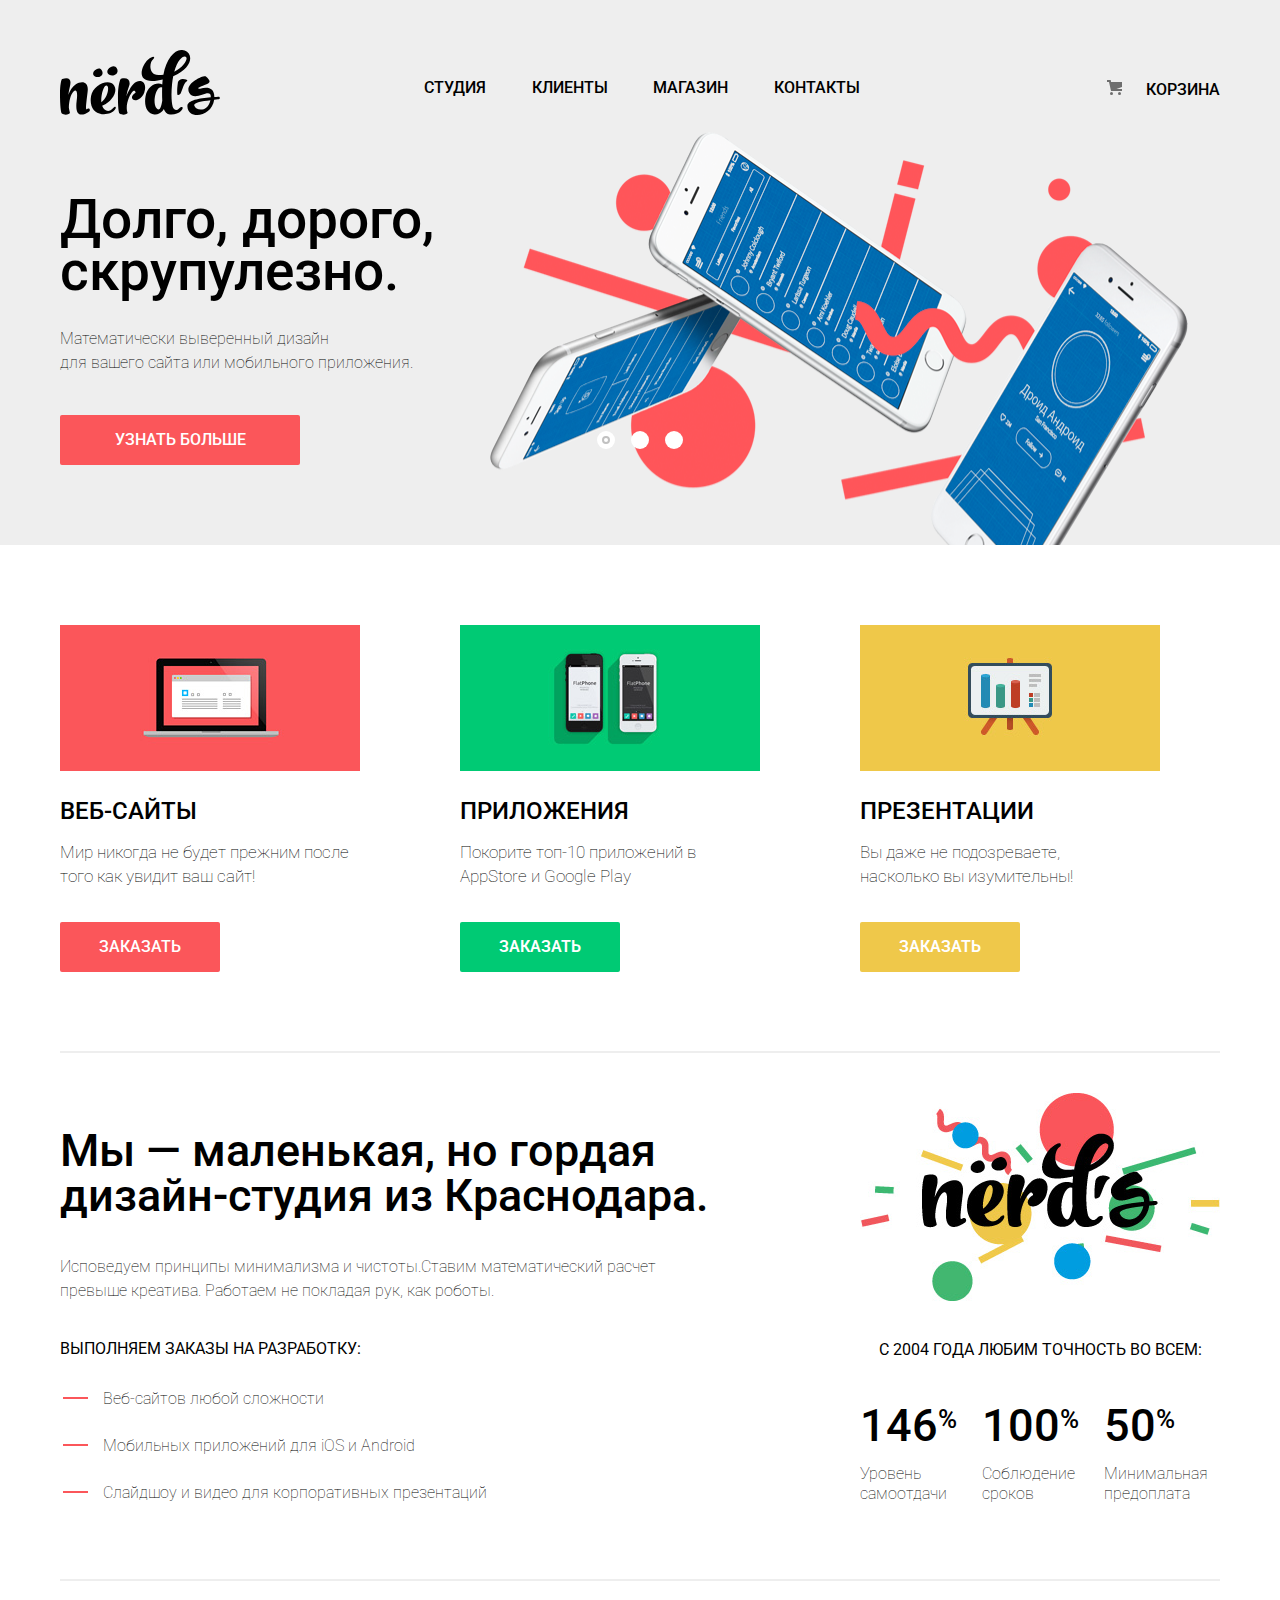
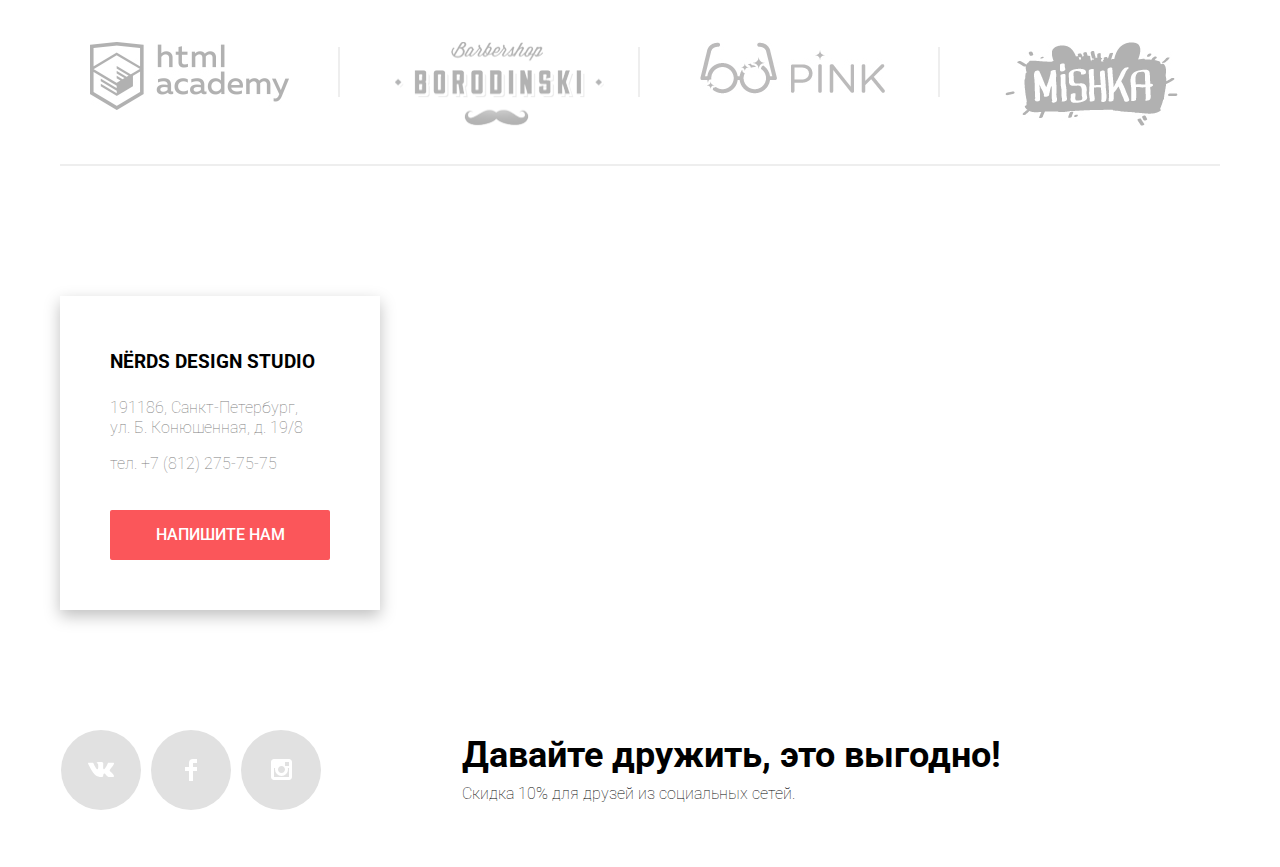
==== commit 4b18331d: "Внес правки после ревью для защиты" ====
--- a/index.html
+++ b/index.html
@@ -6,7 +6,7 @@
     <title>Главная - Нёрдс</title>
     <link rel="icon" href="img/favicon.png" type="image/jpg">
     <link href="css/normalize.css" rel="stylesheet">
-    <link href="css/style.css" rel="stylesheet">
+    <link href="css/min.css" rel="stylesheet">
     <link href="https://fonts.googleapis.com/css?family=Roboto:400,500,700&amp;subset=cyrillic" rel="stylesheet">
 </head>
 
@@ -17,7 +17,7 @@
             <a class="site-header-logo" href="index.html">
                 <img src="./img/nerds-logo.svg" width="160" height="65" alt="Логотип для студии"> </a>
             <ul class="site-navigation">
-                <li> <a href="#">Студия</a></li>
+                <li> <a href="index.html">Студия</a></li>
                 <li> <a href="#">Клиенты</a></li>
                 <li> <a href="catalog.html">Магазин</a></li>
                 <li> <a href="#">Контакты</a></li>
@@ -131,7 +131,7 @@
                 <h2 class="visually-hidden">Клиенты</h2>
                 <div class="clients-list">
                     <ul>
-                        <li class="client-logo"><a href="#"><img src="img/1-clients.jpg" width="199" height="68" alt="html-academy"></a></li>
+                        <li class="client-logo"><a href="https://htmlacademy.ru/intensive/htmlcss"><img src="img/1-clients.jpg" width="199" height="68" alt="html-academy"></a></li>
                         <li class="client-logo"><a href="#"><img src="img/2-clients.jpg" width="209" height="87" alt="Borodinskiy"></a></li>
                         <li class="client-logo"><a href="#"><img src="img/3-clients.jpg" width="185" height="52" alt="Pink"></a></li>
                         <li class="client-logo"><a href="#"><img src="img/4-clients.jpg" width="173" height="84" alt="Mishka"></a></li>
@@ -141,15 +141,13 @@
         </div>
         <!--Карта-->
         <section class="map">
-
-
             <div class="map-container">
                 <div class="adress-on-map">
                     <h3>NЁRDS DESIGN STUDIO</h3>
                     <address>191186, Санкт-Петербург,
                         ул. Б. Конюшенная, д. 19/8
                         <p>тел. +7 (812) 275-75-75</p></address>
-                    <a href="" class="modal-button">Напишите нам</a>
+                    <a href="writeus.html" class="modal-button">Напишите нам</a>
                 </div>
             </div>
             <h2 class="visually-hidden">Как до нас добраться?</h2>
@@ -211,7 +209,7 @@
         </form>
     </section>
 
-    <script src="js/script.js"></script>
+    <script src="js/minscript.js"></script>
 </body>
 
 </html>
--- a/css/min.css
+++ b/css/min.css
@@ -0,0 +1,1212 @@
+@-webkit-keyframes bounce {
+    0% {
+        -webkit-transform: translateY(-2000px);
+        transform: translateY(-2000px)
+    }
+
+    70% {
+        -webkit-transform: translateY(30px);
+        transform: translateY(30px)
+    }
+
+    90% {
+        -webkit-transform: translateY(-10px);
+        transform: translateY(-10px)
+    }
+
+    to {
+        -webkit-transform: translateY(0);
+        transform: translateY(0)
+    }
+}
+
+@keyframes bounce {
+    0% {
+        -webkit-transform: translateY(-2000px);
+        transform: translateY(-2000px)
+    }
+
+    70% {
+        -webkit-transform: translateY(30px);
+        transform: translateY(30px)
+    }
+
+    90% {
+        -webkit-transform: translateY(-10px);
+        transform: translateY(-10px)
+    }
+
+    to {
+        -webkit-transform: translateY(0);
+        transform: translateY(0)
+    }
+}
+
+@-webkit-keyframes shake {
+    0%,to {
+        -webkit-transform: translateX(0);
+        transform: translateX(0)
+    }
+
+    10%,30%,50%,70%,90% {
+        -webkit-transform: translateX(-10px);
+        transform: translateX(-10px)
+    }
+
+    20%,40%,60%,80% {
+        -webkit-transform: translateX(10px);
+        transform: translateX(10px)
+    }
+}
+
+@keyframes shake {
+    0%,to {
+        -webkit-transform: translateX(0);
+        transform: translateX(0)
+    }
+
+    10%,30%,50%,70%,90% {
+        -webkit-transform: translateX(-10px);
+        transform: translateX(-10px)
+    }
+
+    20%,40%,60%,80% {
+        -webkit-transform: translateX(10px);
+        transform: translateX(10px)
+    }
+}
+
+.main-header,body {
+    color: #000;
+    font-size: 16px
+}
+
+body {
+    margin: 0;
+    padding: 0;
+    font-family: "Roboto","Arial",sans-serif;
+    font-weight: 100;
+    line-height: 24px
+}
+
+.container {
+    width: 1200px;
+    margin: 0 auto;
+    padding: 0 20px;
+    box-sizing: border-box
+}
+
+a {
+    text-decoration: none
+}
+
+iframe {
+    border: 0;
+    width: 100%;
+    min-height: 420px
+}
+
+.main-header {
+    padding-top: 55px;
+    line-height: 30px;
+    background-color: #eee;
+    list-style: none
+}
+
+.main-navigation,.site-navigation {
+    display: flex;
+    justify-content: space-between;
+    align-items: center;
+    list-style: none
+}
+
+.main-navigation {
+    text-transform: uppercase;
+    color: #000
+}
+
+.main-navigation a:hover {
+    color: #e74246
+}
+
+.main-navigation a:active {
+    color: gray
+}
+
+.site-navigation {
+    width: 436px;
+    margin: 0;
+    padding: 0
+}
+
+.cart-navigation a,.main-navigation a {
+    font-weight: 500;
+    color: #000
+}
+
+.site-navigation,.site-navigation li {
+    position: relative
+}
+
+.site-navigation .active::after {
+    content: "";
+    position: absolute;
+    bottom: -7px;
+    left: 0;
+    right: 0;
+    display: block;
+    width: 100%;
+    height: 2px;
+    background-color: #fb565a
+}
+
+.site-header-logo {
+    order: 0;
+    margin-top: -5px;
+    width: 117px;
+    height: 70px
+}
+
+.site-header-logo:active {
+    opacity: .3
+}
+
+.cart-icon {
+    margin-top: 10px;
+    padding-right: 20px;
+    fill: #6e6e6e
+}
+
+.main-navigation-wrapper {
+    display: flex;
+    justify-content: space-between;
+    width: 440px;
+    margin: 0;
+    padding: 0;
+    align-items: center;
+    list-style: none
+}
+
+.visually-hidden:not(:focus):not(:active),input[type=checkbox].visually-hidden,input[type=radio].visually-hidden {
+    position: absolute;
+    width: 1px;
+    height: 1px;
+    margin: -1px;
+    border: 0;
+    padding: 0;
+    white-space: nowrap;
+    -webkit-clip-path: inset(100%);
+    clip-path: inset(100%);
+    clip: rect(0 0 0 0);
+    overflow: hidden
+}
+
+.info {
+    width: 760px
+}
+
+.info-list li:before {
+    content: "";
+    display: inline-block;
+    vertical-align: middle;
+    width: 25px;
+    height: 2px;
+    background-color: #fb565a;
+    margin: 0 11px 4px -37px
+}
+
+.info-list li {
+    padding-top: 10px;
+    margin-bottom: 13px
+}
+
+.last-text h2 {
+    font-weight: 700;
+    font-size: 36px;
+    line-height: 45px
+}
+
+.modal-form h2,.slider-list h2 {
+    font-weight: 500;
+    margin-bottom: 30px;
+    font-size: 55px;
+    line-height: 52px
+}
+
+.info h2 {
+    margin-top: -5px;
+    font-size: 45px;
+    font-weight: 500;
+    line-height: 45px
+}
+
+.services-item h3 {
+    margin: 0;
+    padding-top: 5px;
+    font-size: 24px;
+    font-weight: 500
+}
+
+.legend,.services-item h3 {
+    text-transform: uppercase
+}
+
+.clients-list ul {
+    display: flex;
+    justify-content: space-between;
+    padding-bottom: 30px;
+    padding-top: 45px;
+    padding-left: 30px
+}
+
+.clients {
+    position: relative;
+    margin-bottom: 50px;
+    background-image: url(../img/divider.png);
+    background-position: bottom,0,0;
+    background-repeat: no-repeat,repeat
+}
+
+.clients-list::after {
+    position: absolute;
+    left: 578px;
+    top: 50px;
+    width: 2px;
+    height: 50px;
+    display: block;
+    background-color: #eee;
+    content: "";
+    box-shadow: -300px 0 0 #eee,300px 0 0 #eee
+}
+
+.client-logo {
+    opacity: .3;
+    width: 215px
+}
+
+.client-logo:hover,.filter-option label:hover {
+    opacity: 1
+}
+
+.client-logo:active {
+    opacity: .1
+}
+
+.button,.shop-page {
+    text-align: center;
+    font-weight: 500
+}
+
+.shop-page {
+    padding-top: 115px;
+    padding-bottom: 120px;
+    margin-top: -32px;
+    font-size: 55px
+}
+
+.info p {
+    margin: 0;
+    padding-bottom: 34px
+}
+
+.button {
+    font-family: "Roboto","Arial",sans-serif;
+    width: 160px;
+    display: block;
+    padding: 13px 0;
+    font-size: 16px;
+    text-decoration: none;
+    border: 0;
+    color: #fff;
+    border-radius: 2px;
+    vertical-align: middle;
+    text-transform: uppercase;
+    background-color: #fb565a
+}
+
+.button:focus,.button:hover {
+    background-color: #e74246
+}
+
+.button:active {
+    color: rgba(255,255,255,.302);
+    box-shadow: inset 0 3px 0 0 rgba(0,0,0,.2);
+    background-color: #d7373b
+}
+
+.button-green {
+    width: 160px;
+    display: block;
+    padding: 13px 0;
+    font-size: 16px;
+    font-weight: 600;
+    border-radius: 2px;
+    text-align: center;
+    color: #fff;
+    vertical-align: middle;
+    text-transform: uppercase;
+    background-color: #00ca74;
+    border: 0
+}
+
+.button-green:focus,.button-green:hover {
+    background-color: #00bc6c
+}
+
+.button-green:active {
+    color: rgba(255,255,255,.302);
+    box-shadow: inset 0 3px 0 0 rgba(0,0,0,.2);
+    background-color: #00aa62
+}
+
+.button-yellow {
+    width: 160px;
+    display: block;
+    padding: 13px 0;
+    font-size: 16px;
+    font-weight: 600;
+    border-radius: 2px;
+    text-align: center;
+    color: #fff;
+    vertical-align: middle;
+    text-transform: uppercase;
+    background-color: #efc84a;
+    border: 0
+}
+
+.button-yellow:focus,.button-yellow:hover {
+    background-color: #eab534
+}
+
+.button-yellow:active {
+    color: rgba(255,255,255,.302);
+    box-shadow: inset 0 3px 0 0 rgba(0,0,0,.2);
+    background-color: #e5a722
+}
+
+.button-grey {
+    color: #000;
+    font-weight: 600;
+    font-size: 16px;
+    margin-top: 10px;
+    padding: 15px 89px;
+    text-align: center;
+    vertical-align: middle;
+    text-transform: uppercase;
+    border-radius: 2px;
+    background-color: #eee;
+    border: 0
+}
+
+.button-grey:focus,.button-grey:hover {
+    background-color: #dfdfdf;
+    outline: 0
+}
+
+.button-grey:active {
+    color: rgba(0,0,0,.302);
+    box-shadow: inset 0 3px 0 0 rgba(0,0,0,.2);
+    background-color: #d5d5d5
+}
+
+.services {
+    background-image: url(../img/divider.png);
+    background-position: bottom,0,0;
+    background-repeat: no-repeat,repeat
+}
+
+.services-list {
+    display: flex;
+    flex-wrap: wrap;
+    justify-content: space-between;
+    margin: 0;
+    padding: 64px 0 2px;
+    list-style: none
+}
+
+.services-text {
+    font-weight: 100;
+    font-size: 17px;
+    padding-bottom: 17px
+}
+
+.services-item {
+    width: 300px;
+    display: flex;
+    padding-right: 60px;
+    padding-bottom: 79px;
+    flex-direction: column
+}
+
+.sevices-picture {
+    order: -1
+}
+
+.catalog-columns,.catalog-list {
+    display: flex;
+    justify-content: space-between
+}
+
+.catalog-list {
+    width: 760px;
+    flex-wrap: wrap;
+    padding: 0;
+    list-style: none
+}
+
+.catalog-item-title a {
+    color: #000
+}
+
+.card-style {
+    width: 360px;
+    height: 576px;
+    background-color: #fff;
+    border: 1px solid #eee;
+    border-top: 0
+}
+
+.catalog-item {
+    width: 362px;
+    height: 576px;
+    padding-top: 41px;
+    background-color: #eee;
+    border-radius: 6px;
+    margin-bottom: 33px;
+    position: relative
+}
+
+.catalog-item:hover {
+    background-color: #4d4d4d;
+    border-top: 0;
+    box-shadow: 0 6px 15px 0 rgba(0,1,1,.25)
+}
+
+.item-info {
+    left: 0;
+    bottom: 0;
+    opacity: 0;
+    width: 360px;
+    z-index: 100;
+    position: absolute
+}
+
+.catalog-item:hover .item-info {
+    opacity: 1;
+    width: 362px;
+    z-index: 1001;
+    padding: 40px 80px;
+    text-align: center;
+    position: absolute;
+    box-sizing: border-box;
+    background-color: #eee
+}
+
+.catalog-button {
+    font-family: "Roboto","Arial",sans-serif;
+    width: 200px;
+    display: block;
+    padding: 13px 0;
+    font-size: 16px;
+    text-transform: uppercase;
+    text-align: center;
+    text-decoration: none;
+    border: 0;
+    color: #fff;
+    font-weight: 500;
+    border-radius: 2px;
+    vertical-align: middle;
+    background-color: #fb565a
+}
+
+.catalog-button:focus,.catalog-button:hover {
+    background-color: #e74246
+}
+
+.catalog-button:active {
+    color: rgba(255,255,255,.302);
+    box-shadow: inset 0 3px 0 0 rgba(0,0,0,.2);
+    background-color: #d7373b
+}
+
+.catalog-item-text {
+    padding: 0;
+    text-align: center;
+    text-transform: none;
+    color: #666
+}
+
+.catalog-item::after {
+    content: "";
+    position: absolute;
+    left: 30px;
+    top: 15px;
+    display: inline-block;
+    vertical-align: middle;
+    width: 5px;
+    height: 5px;
+    padding: 4px;
+    background-color: #fff;
+    border-radius: 50%;
+    box-shadow: -20px 0 0 #fff,20px 0 0 #fff
+}
+
+.filter-option,fieldset {
+    border: 0
+}
+
+.filter fieldset:first-child {
+    margin-bottom: 35px
+}
+
+.filter legend {
+    font-size: 24px;
+    line-height: 30px
+}
+
+.filter ul {
+    padding: 0;
+    margin: 0;
+    list-style: none;
+    line-height: 18px
+}
+
+.filter-option {
+    position: relative;
+    margin-bottom: 15px;
+    padding-left: 0
+}
+
+.filter-option legend {
+    font-weight: 700;
+    font-size: 18px;
+    text-transform: uppercase
+}
+
+.filter-option label {
+    opacity: .7;
+    position: relative;
+    display: block;
+    cursor: pointer;
+    -webkit-user-select: none;
+    -moz-user-select: none;
+    -ms-user-select: none;
+    user-select: none
+}
+
+.filter-input:focus+label,.filter-input:hover+label {
+    color: #4d4d4d
+}
+
+.filter-input-checkbox+label::before {
+    content: "";
+    position: absolute;
+    top: 1px;
+    left: -44px;
+    width: 27px;
+    height: 23px;
+    background-image: url(../img/checkbox-off.svg);
+    background-repeat: no-repeat;
+    background-position: 0 0
+}
+
+.filter-input-checkbox:checked+label::after {
+    content: "";
+    position: absolute;
+    top: 1px;
+    left: -44px;
+    width: 27px;
+    height: 23px;
+    background-image: url(../img/checkbox-on.svg);
+    background-repeat: no-repeat;
+    background-position: 0 0
+}
+
+.filter-input-radio+label::before {
+    content: "";
+    position: absolute;
+    left: -42px;
+    top: -1px;
+    border: 2px solid #4d4d4d;
+    border-radius: 50%;
+    width: 21px;
+    height: 21px;
+    background-repeat: no-repeat
+}
+
+.filter-input:disabled+label {
+    color: #000;
+    opacity: .1
+}
+
+.filter-input-radio:checked+label::after {
+    content: "";
+    position: absolute;
+    top: 4px;
+    left: -37px;
+    width: 15px;
+    height: 15px;
+    border-radius: 50%;
+    background-color: #4d4d4d;
+    background-repeat: no-repeat
+}
+
+.main-footer {
+    display: flex
+}
+
+.footer-social {
+    width: 260px;
+    display: flex;
+    padding: 41px 1px
+}
+
+.clients li,.filter-option li,.footer-social li,.info-digits li,.info-list li,.pagination-list li {
+    list-style: none
+}
+
+.social-button {
+    display: flex;
+    width: 80px;
+    height: 80px;
+    margin-right: 10px;
+    background: #e1e1e1;
+    border-radius: 50%;
+    justify-content: center;
+    align-items: center
+}
+
+.social-icon {
+    fill: #fff
+}
+
+.social-button:hover {
+    background: #e74246
+}
+
+.social-button:active {
+    box-shadow: inset 0 3px 0 0 rgba(0,0,0,0.3);
+    background: #d7373b
+}
+
+.social-button svg:active {
+    opacity: 0.5;
+}
+
+.last-text {
+    width: 760px;
+    margin-left: 140px;
+    padding: 30px 0 0
+}
+
+.last-text p {
+    margin-top: -25px
+}
+
+.modal-button {
+    font-family: "Roboto","Arial",sans-serif;
+    width: 220px;
+    display: block;
+    padding: 13px 0;
+    font-size: 16px;
+    text-align: center;
+    text-decoration: none;
+    border: 0;
+    color: #fff;
+    font-weight: 500;
+    border-radius: 2px;
+    vertical-align: middle;
+    text-transform: uppercase;
+    background-color: #fb565a
+}
+
+.modal-button:focus,.modal-button:hover {
+    background-color: #e74246
+}
+
+.modal-button:active {
+    color: rgba(255,255,255,.302);
+    box-shadow: inset 0 3px 0 0 rgba(0,0,0,.2);
+    background-color: #d7373b
+}
+
+.modal-form {
+    box-sizing: border-box;
+    display: none;
+    width: 960px;
+    z-index: 500;
+    color: #000;
+    position: fixed;
+    left: 50%;
+    top: 120px;
+    margin-left: -480px;
+    padding: 30px 80px 50px;
+    background-color: #fff;
+    box-shadow: 0 20px 40px rgba(0,1,1,.5)
+}
+
+.modal-show {
+    display: block;
+    -webkit-animation: bounce .6s;
+    animation: bounce .6s
+}
+
+.half-width-forms {
+    width: 540px;
+    display: flex;
+    justify-content: space-between
+}
+
+.text-form input[type=email],.text-form input[type=text] {
+    outline: 0;
+    display: inline;
+    width: 320px;
+    font-weight: 100;
+    color: #000
+}
+
+.user-info-left,.user-info-right,.user-letter {
+    font-weight: 700;
+    width: 100px
+}
+
+.user-info-left input,.user-info-right input,.user-letter textarea {
+    width: 360px;
+    font-family: "Roboto","Arial",sans-serif;
+    font-size: 14px;
+    line-height: 18px;
+    padding: 10px 15px;
+    border: 2px solid #d7dcde;
+    border-radius: 4px
+}
+
+.user-letter textarea {
+    outline: 0;
+    width: 760px;
+    margin-bottom: 48px;
+    resize: none
+}
+
+.user-info-left input:hover,.user-info-right input:hover,.user-letter textarea:hover {
+    border: 2px solid #b4b9bb
+}
+
+.user-info-left input:focus,.user-info-right input:focus,.user-letter textarea:focus {
+    border: 2px solid #000
+}
+
+.text-form input[type=email]:invalid:not(:focus):not(:placeholder-shown),.text-form input[type=text]:invalid:not(:focus):not(:placeholder-shown) {
+    border: 2px solid red
+}
+
+.modal-close {
+    background-color: transparent;
+    width: 50px;
+    height: 50px;
+    font-size: 0;
+    border: 0;
+    position: absolute;
+    top: 50px;
+    right: 70px;
+    cursor: pointer
+}
+
+.modal-close:hover {
+    outline: 0;
+    opacity: 1
+}
+
+.modal-close,.modal-close:active {
+    outline: 0;
+    opacity: .5
+}
+
+.modal-close::after,.modal-close::before {
+    content: "";
+    position: absolute;
+    width: 25px;
+    height: 5px;
+    background-color: red;
+    top: 30px;
+    left: 10px
+}
+
+.modal-close::before {
+    -webkit-transform: rotate(45deg);
+    transform: rotate(45deg)
+}
+
+.modal-close::after {
+    -webkit-transform: rotate(-45deg);
+    transform: rotate(-45deg)
+}
+
+.slider {
+    position: relative;
+    background-color: #eee
+}
+
+.slider-controls {
+    position: absolute;
+    left: 50%;
+    bottom: 104px;
+    z-index: 100;
+    width: 160px;
+    height: 18px;
+    text-align: center;
+    font-size: 0;
+    -webkit-transform: translateX(-50%);
+    transform: translateX(-50%)
+}
+
+.slider-controls label {
+    position: relative;
+    vertical-align: middle;
+    display: inline-block;
+    width: 18px;
+    height: 18px;
+    padding: 8px;
+    border-radius: 50%;
+    cursor: pointer
+}
+
+.slider-controls label::after {
+    content: "";
+    position: absolute;
+    top: 8px;
+    left: 8px;
+    z-index: 1;
+    width: 18px;
+    height: 18px;
+    background: #fff;
+    border-radius: 50%
+}
+
+.slider-list {
+    margin: 0;
+    padding: 0
+}
+
+.slider-item {
+    display: none;
+    margin: 0;
+    padding: 27px 0 80px
+}
+
+.slider-item-button {
+    padding: 10px 40px;
+    margin-top: 40px
+}
+
+.slider-item:nth-child(1) {
+    background-image: url(../img/slide1.png);
+    background-repeat: no-repeat;
+    background-position: 93% 12px
+}
+
+.slider-item:nth-child(2),.slider-item:nth-child(3) {
+    background-image: url(../img/slide2.png);
+    background-repeat: no-repeat;
+    background-position: 100% 0
+}
+
+.slider-item:nth-child(3) {
+    background-image: url(../img/slide3.png);
+    background-position: 100% 20px
+}
+
+#product-1:checked~.slider-list .slider-item:nth-child(1),#product-2:checked~.slider-list .slider-item:nth-child(2),#product-3:checked~.slider-list .slider-item:nth-child(3) {
+    display: block
+}
+
+#product-1:checked~.slider-controls .slider-controls-item--1::before,#product-2:checked~.slider-controls .slider-controls-item--2::before,#product-3:checked~.slider-controls .slider-controls-item--3::before {
+    content: "";
+    position: absolute;
+    left: 13px;
+    top: 13px;
+    z-index: 2;
+    width: 4px;
+    height: 4px;
+    background-color: inherit;
+    border: 2px solid #c1c1c1;
+    border-radius: 50%
+}
+
+.slider-item p {
+    max-width: 430px;
+    line-height: 24px;
+    margin: 0 0 28px
+}
+
+.info-block {
+    display: flex;
+    justify-content: space-between;
+    padding-bottom: 45px;
+    padding-top: 80px;
+    background-image: url(../img/divider.png);
+    background-position: bottom,0,0;
+    background-repeat: no-repeat,repeat
+}
+
+.info-block img {
+    padding: 0;
+    font-weight: 300;
+    margin-top: -40px;
+    margin-bottom: 30px
+}
+
+.info-block b {
+    margin: 0;
+    text-transform: uppercase
+}
+
+.info-digits {
+    margin-top: 40px;
+    display: flex;
+    padding: 0
+}
+
+.info-digits li {
+    text-align: left;
+    padding-top: 12px;
+    width: 110px;
+    padding-right: 25px
+}
+
+.info-digits b {
+    font-weight: 500;
+    font-size: 45px
+}
+
+.info-digits sup {
+    font-size: 26px
+}
+
+.info-digits p {
+    line-height: 20px
+}
+
+.info-stats {
+    width: 360px;
+    text-align: center
+}
+
+.filter-item {
+    padding: 0;
+    border: 0;
+    margin: 22px 0 0
+}
+
+.range-filter {
+    width: 260px;
+    margin-top: 50px
+}
+
+.filter-item legend {
+    font-size: 18px;
+    line-height: 24px;
+    text-transform: uppercase;
+    font-weight: 700
+}
+
+.range-controls {
+    position: relative;
+    box-sizing: border-box;
+    padding: 40px 20px;
+    background-color: #eee;
+    margin-bottom: 15px;
+    border-radius: 5px
+}
+
+.range-controls .scale {
+    height: 2px;
+    background: #d7dcde
+}
+
+.range-controls .bar {
+    height: 2px;
+    background: #00ca74
+}
+
+.range-controls .toggle {
+    position: absolute;
+    top: 31px;
+    left: 0;
+    width: 4px;
+    height: 4px;
+    padding: 0;
+    border: 8px solid #fff;
+    background-color: #ababab;
+    box-shadow: 0 2px 1px 0 #cfcfcf;
+    border-radius: 50%;
+    cursor: pointer
+}
+
+.range-controls .toggle-min {
+    left: 20px
+}
+
+.range-controls .toggle-max {
+    left: 160px
+}
+
+.price-controls {
+    display: flex;
+    font-size: 0
+}
+
+.pagination-item a,.price-controls label {
+    display: inline-block;
+    vertical-align: middle
+}
+
+.price-controls label {
+    width: 50%;
+    font-size: 16px;
+    text-transform: uppercase
+}
+
+.price-controls input {
+    width: 60px;
+    padding: 10px;
+    margin-left: 10px;
+    font-family: "Roboto","Arial",sans-serif;
+    font-size: 16px;
+    text-align: center;
+    color: #283136;
+    border: 0;
+    border-radius: 5px;
+    background: #f1f1f1
+}
+
+.max-price {
+    text-align: right;
+    padding-bottom: 55px
+}
+
+.pagination-list {
+    color: #000;
+    display: flex;
+    padding-left: 0;
+    font-weight: 500;
+    margin-bottom: -20px
+}
+
+.pagination-item {
+    margin-right: 10px;
+    margin-top: 13px
+}
+
+.pagination-item a {
+    box-sizing: border-box;
+    background-color: #eee;
+    border-radius: 5px;
+    padding: 10px 20px;
+    text-align: center;
+    color: #000
+}
+
+.pagination-item-current a {
+    background-color: #fff;
+    border: 2px solid #eee
+}
+
+.pagination-item a[href]:focus,.pagination-item a[href]:hover {
+    background-color: #dfdfdf
+}
+
+.pagination-item a[href]:active {
+    color: #000;
+    box-shadow: inset 0 3px 0 0 rgba(0,0,0,.2);
+    background-color: #d5d5d5
+}
+
+.map-container {
+    width: 1200px;
+    position: relative;
+    padding: 0 20px;
+    box-sizing: border-box;
+    margin: 80px auto auto;
+    background-color: #e4e4e4
+}
+
+.adress-on-map {
+    box-sizing: border-box;
+    display: block;
+    content: "";
+    position: absolute;
+    left: 20px;
+    top: 50px;
+    z-index: 3;
+    width: 320px;
+    background-color: #fff;
+    box-shadow: 0 6px 15px 0 rgba(0,1,1,.25);
+    padding: 36px 60px 50px 50px
+}
+
+.adress-on-map address {
+    padding-top: 5px;
+    font-style: normal;
+    margin: 0;
+    color: gray;
+    font-size: 16px;
+    line-height: 20px;
+    padding-bottom: 20px
+}
+
+.fixed_h3 {
+    font-weight: 700
+}
+
+.catalog {
+    display: block;
+    text-transform: uppercase
+}
+
+.sort-line {
+    display: flex;
+    vertical-align: top;
+    align-items: baseline;
+    justify-content: space-between;
+    margin-bottom: 50px;
+    margin-top: 20px
+}
+
+.catalog-sort-option {
+    padding-left: 25px;
+    font-size: 14px;
+    color: gray
+}
+
+.catalog-sort-option:active,.catalog-sort-option:hover {
+    color: #000
+}
+
+.catalog-sort-option:checked {
+    color: red
+}
+
+.sort-line h3 {
+    font-size: 18px;
+    margin: 0 auto 0 0
+}
+
+.catalog-arrows {
+    display: flex;
+    vertical-align: middle;
+    padding-left: 30px
+}
+
+.catalog-arrow-down,.catalog-arrow-up {
+    width: 11px;
+    height: 10px;
+    fill: #eee
+}
+
+.catalog-arrow-down {
+    padding-right: 10px
+}
+
+.catalog-arrow-down:hover,.catalog-arrow-up:hover {
+    fill: #000
+}